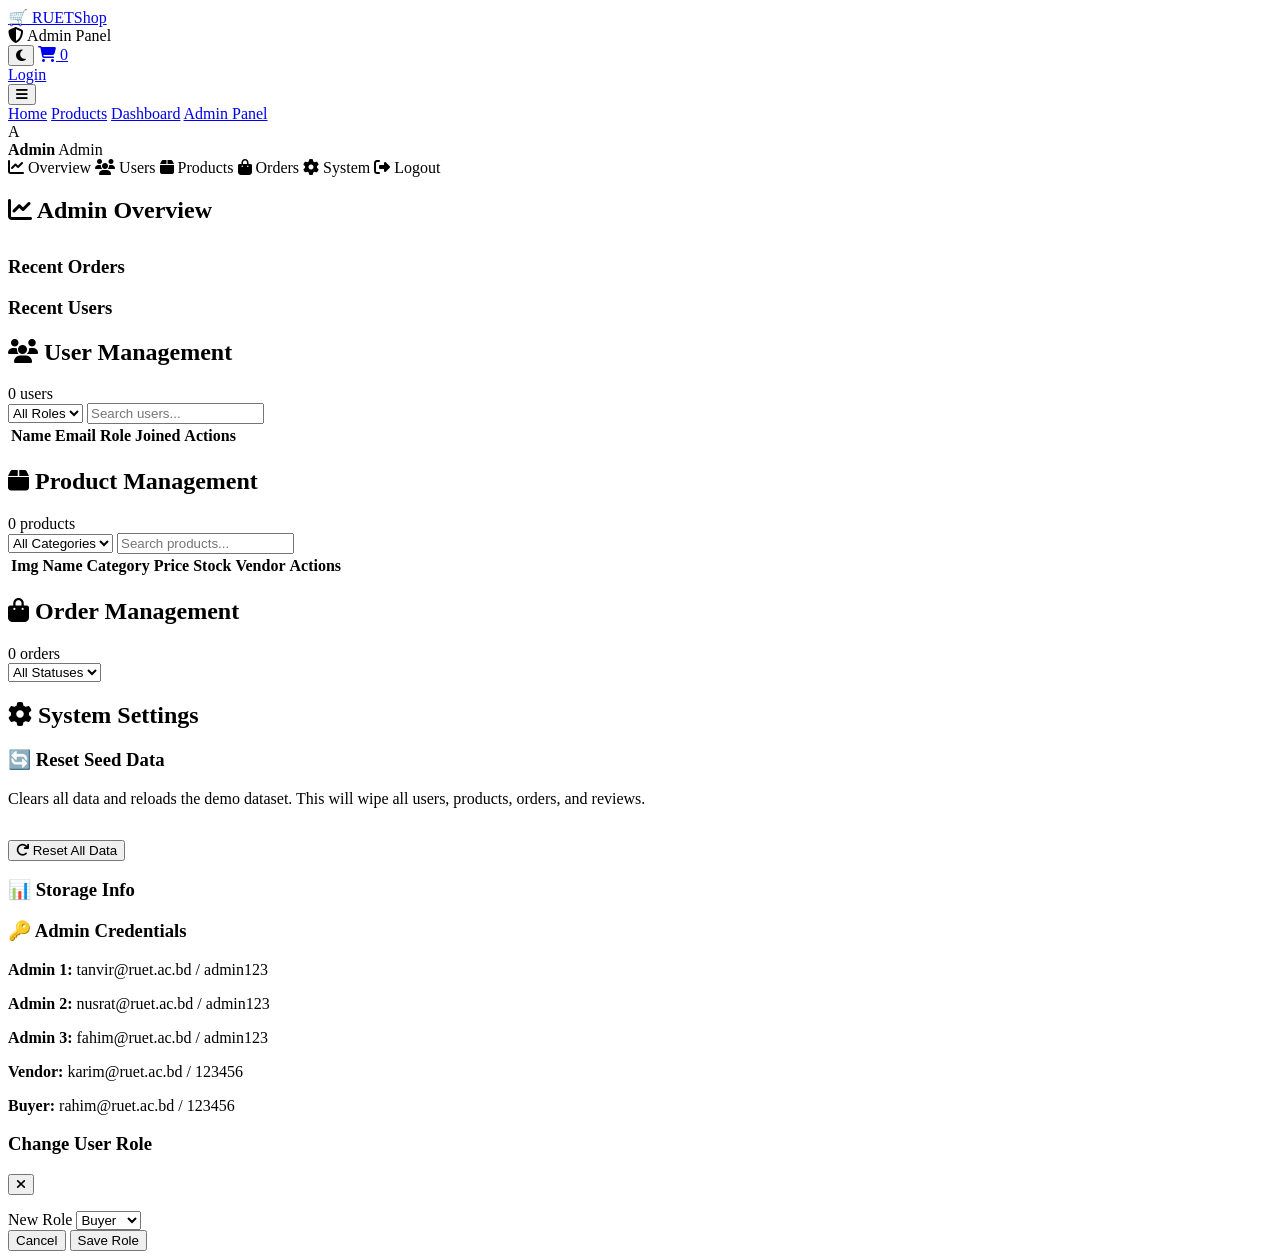
==== admin.html @ 6d7c25cc "Add files via upload" ====
<!DOCTYPE html>
<html lang="en" data-theme="light">
<head>
  <meta charset="UTF-8"/>
  <meta name="viewport" content="width=device-width, initial-scale=1.0"/>
  <meta name="description" content="Admin Panel — RUET Online Shop management dashboard."/>
  <title>Admin Panel — RUET Online Shop</title>
  <link rel="icon" href="assets/icons/logo.png" type="image/png"/>
  <link rel="stylesheet" href="css/style.css"/>
  <link rel="stylesheet" href="css/components.css"/>
  <link rel="stylesheet" href="css/navbar.css"/>
  <link rel="stylesheet" href="css/dashboard.css"/>
  <link rel="stylesheet" href="css/admin.css"/>
  <link rel="preconnect" href="https://fonts.googleapis.com"/>
  <link rel="preconnect" href="https://fonts.gstatic.com" crossorigin/>
  <link href="https://fonts.googleapis.com/css2?family=Syne:wght@400;600;700;800&family=DM+Sans:wght@300;400;500&display=swap" rel="stylesheet"/>
  <link rel="stylesheet" href="https://cdnjs.cloudflare.com/ajax/libs/font-awesome/6.5.0/css/all.min.css"/>
</head>
<body>
  <nav class="navbar" id="navbar">
    <div class="nav-container">
      <a href="index.html" class="nav-logo">
        <span class="logo-icon">🛒</span>
        <span class="logo-text">RUET<span class="accent">Shop</span></span>
      </a>
      <div class="admin-label"><i class="fas fa-shield-alt"></i> Admin Panel</div>
      <div class="nav-actions">
        <button class="icon-btn" id="themeToggle" title="Toggle Theme"><i class="fas fa-moon"></i></button>
        <a href="cart.html" class="icon-btn cart-btn">
          <i class="fas fa-shopping-cart"></i>
          <span class="badge" id="cartBadge">0</span>
        </a>
        <div class="nav-user" id="navUser">
          <a href="auth.html" class="btn btn-primary btn-sm">Login</a>
        </div>
        <button class="hamburger" id="hamburger"><i class="fas fa-bars"></i></button>
      </div>
    </div>
    <div class="mobile-menu" id="mobileMenu">
      <a href="index.html">Home</a>
      <a href="products.html">Products</a>
      <a href="dashboard.html">Dashboard</a>
      <a href="admin.html">Admin Panel</a>
    </div>
  </nav>
  <div class="dashboard-layout">
    <!-- SIDEBAR -->
    <aside class="dash-sidebar admin-sidebar" id="adminSidebar">
      <div class="dash-profile">
        <div class="dash-avatar admin-avatar" id="adminAvatar">A</div>
        <div class="dash-user-info">
          <strong id="adminUserName">Admin</strong>
          <span class="role-badge admin-role-badge">Admin</span>
        </div>
      </div>
      <nav class="dash-nav">
        <a class="dash-nav-item active" data-tab="overview">
          <i class="fas fa-chart-line"></i> Overview
        </a>
        <a class="dash-nav-item" data-tab="users">
          <i class="fas fa-users"></i> Users
        </a>
        <a class="dash-nav-item" data-tab="products">
          <i class="fas fa-box"></i> Products
        </a>
        <a class="dash-nav-item" data-tab="orders">
          <i class="fas fa-shopping-bag"></i> Orders
        </a>
        <a class="dash-nav-item" data-tab="system">
          <i class="fas fa-cog"></i> System
        </a>
        <a class="dash-nav-item logout-item" id="adminLogoutBtn">
          <i class="fas fa-sign-out-alt"></i> Logout
        </a>
      </nav>
    </aside>
    <!-- MAIN CONTENT -->
    <main class="dash-main">
      <!-- OVERVIEW -->
      <div class="dash-tab active" id="tab-overview">
        <h2><i class="fas fa-chart-line"></i> Admin <span class="accent">Overview</span></h2>
        <div class="stats-cards" id="adminStatsCards"></div>
        <div class="dash-grid-2" style="margin-top:2rem">
          <div class="dash-card">
            <h3>Recent Orders</h3>
            <div id="adminRecentOrders"></div>
          </div>
          <div class="dash-card">
            <h3>Recent Users</h3>
            <div id="adminRecentUsers"></div>
          </div>
        </div>
      </div>
      <!-- USERS -->
      <div class="dash-tab hidden" id="tab-users">
        <div class="tab-header">
          <h2><i class="fas fa-users"></i> User <span class="accent">Management</span></h2>
          <span class="badge-count" id="totalUserCount">0 users</span>
        </div>
        <div class="admin-filters">
          <select id="userRoleFilter" class="form-input" style="max-width:180px">
            <option value="all">All Roles</option>
            <option value="user">Buyers</option>
            <option value="vendor">Vendors</option>
            <option value="admin">Admins</option>
          </select>
          <input type="text" id="userSearchInput" class="form-input" placeholder="Search users..." style="max-width:260px"/>
        </div>
        <div class="products-table-wrap">
          <table class="data-table" id="usersTable">
            <thead>
              <tr>
                <th>Name</th><th>Email</th><th>Role</th><th>Joined</th><th>Actions</th>
              </tr>
            </thead>
            <tbody id="usersTableBody"></tbody>
          </table>
        </div>
      </div>
      <!-- PRODUCTS -->
      <div class="dash-tab hidden" id="tab-products">
        <div class="tab-header">
          <h2><i class="fas fa-box"></i> Product <span class="accent">Management</span></h2>
          <span class="badge-count" id="totalProductCount">0 products</span>
        </div>
        <div class="admin-filters">
          <select id="productCatFilter" class="form-input" style="max-width:180px">
            <option value="all">All Categories</option>
          </select>
          <input type="text" id="productSearchInput" class="form-input" placeholder="Search products..." style="max-width:260px"/>
        </div>
        <div class="products-table-wrap">
          <table class="data-table" id="adminProductsTable">
            <thead>
              <tr>
                <th>Img</th><th>Name</th><th>Category</th><th>Price</th><th>Stock</th><th>Vendor</th><th>Actions</th>
              </tr>
            </thead>
            <tbody id="adminProductsBody"></tbody>
          </table>
        </div>
      </div>
      <!-- ORDERS -->
      <div class="dash-tab hidden" id="tab-orders">
        <div class="tab-header">
          <h2><i class="fas fa-shopping-bag"></i> Order <span class="accent">Management</span></h2>
          <span class="badge-count" id="totalOrderCount">0 orders</span>
        </div>
        <div class="admin-filters">
          <select id="orderStatusFilter" class="form-input" style="max-width:180px">
            <option value="all">All Statuses</option>
            <option value="processing">Processing</option>
            <option value="confirmed">Confirmed</option>
            <option value="shipped">Shipped</option>
            <option value="delivered">Delivered</option>
            <option value="cancelled">Cancelled</option>
          </select>
        </div>
        <div id="adminOrdersList"></div>
      </div>
      <!-- SYSTEM -->
      <div class="dash-tab hidden" id="tab-system">
        <h2><i class="fas fa-cog"></i> System <span class="accent">Settings</span></h2>
        <div class="system-cards">
          <div class="dash-card">
            <h3>🔄 Reset Seed Data</h3>
            <p>Clears all data and reloads the demo dataset. This will wipe all users, products, orders, and reviews.</p>
            <button class="btn btn-danger" id="resetSeedBtn" style="margin-top:1rem">
              <i class="fas fa-redo"></i> Reset All Data
            </button>
          </div>
          <div class="dash-card">
            <h3>📊 Storage Info</h3>
            <div id="storageInfo"></div>
          </div>
          <div class="dash-card">
            <h3>🔑 Admin Credentials</h3>
            <div class="admin-creds">
              <p><strong>Admin 1:</strong> tanvir@ruet.ac.bd / admin123</p>
              <p><strong>Admin 2:</strong> nusrat@ruet.ac.bd / admin123</p>
              <p><strong>Admin 3:</strong> fahim@ruet.ac.bd / admin123</p>
              <p style="margin-top:0.5rem; color:var(--text-3)"><strong>Vendor:</strong> karim@ruet.ac.bd / 123456</p>
              <p style="color:var(--text-3)"><strong>Buyer:</strong> rahim@ruet.ac.bd / 123456</p>
            </div>
          </div>
        </div>
      </div>
    </main>
  </div>
  <!-- ROLE CHANGE MODAL -->
  <div class="modal-overlay hidden" id="roleModal">
    <div class="modal modal-sm">
      <div class="modal-header">
        <h3>Change User Role</h3>
        <button class="modal-close" id="closeRoleModal"><i class="fas fa-times"></i></button>
      </div>
      <div class="modal-body">
        <p id="roleModalUserName" style="margin-bottom:1rem"></p>
        <div class="form-group">
          <label>New Role</label>
          <select id="roleModalSelect" class="form-input">
            <option value="user">Buyer</option>
            <option value="vendor">Vendor</option>
            <option value="admin">Admin</option>
          </select>
        </div>
        <input type="hidden" id="roleModalUserId"/>
      </div>
      <div class="modal-footer">
        <button class="btn btn-outline" id="cancelRoleModal">Cancel</button>
        <button class="btn btn-primary" id="confirmRoleChange">Save Role</button>
      </div>
    </div>
  </div>
  <div id="toastContainer" class="toast-container"></div>
  <script src="js/core/db.js"></script>
  <script src="js/core/seed.js"></script>
  <script src="js/core/auth.js"></script>
  <script src="js/core/utils.js"></script>
  <script src="js/ui/theme.js"></script>
  <script src="js/ui/toast.js"></script>
  <script src="js/ui/navbar.js"></script>
  <script src="js/features/ratings.js"></script>
  <script src="js/features/products.js"></script>
  <script src="js/features/cart.js"></script>
  <script src="js/features/wishlist.js"></script>
  <script src="js/features/orders.js"></script>
  <script src="js/pages/admin-page.js"></script>
</body>
</html>
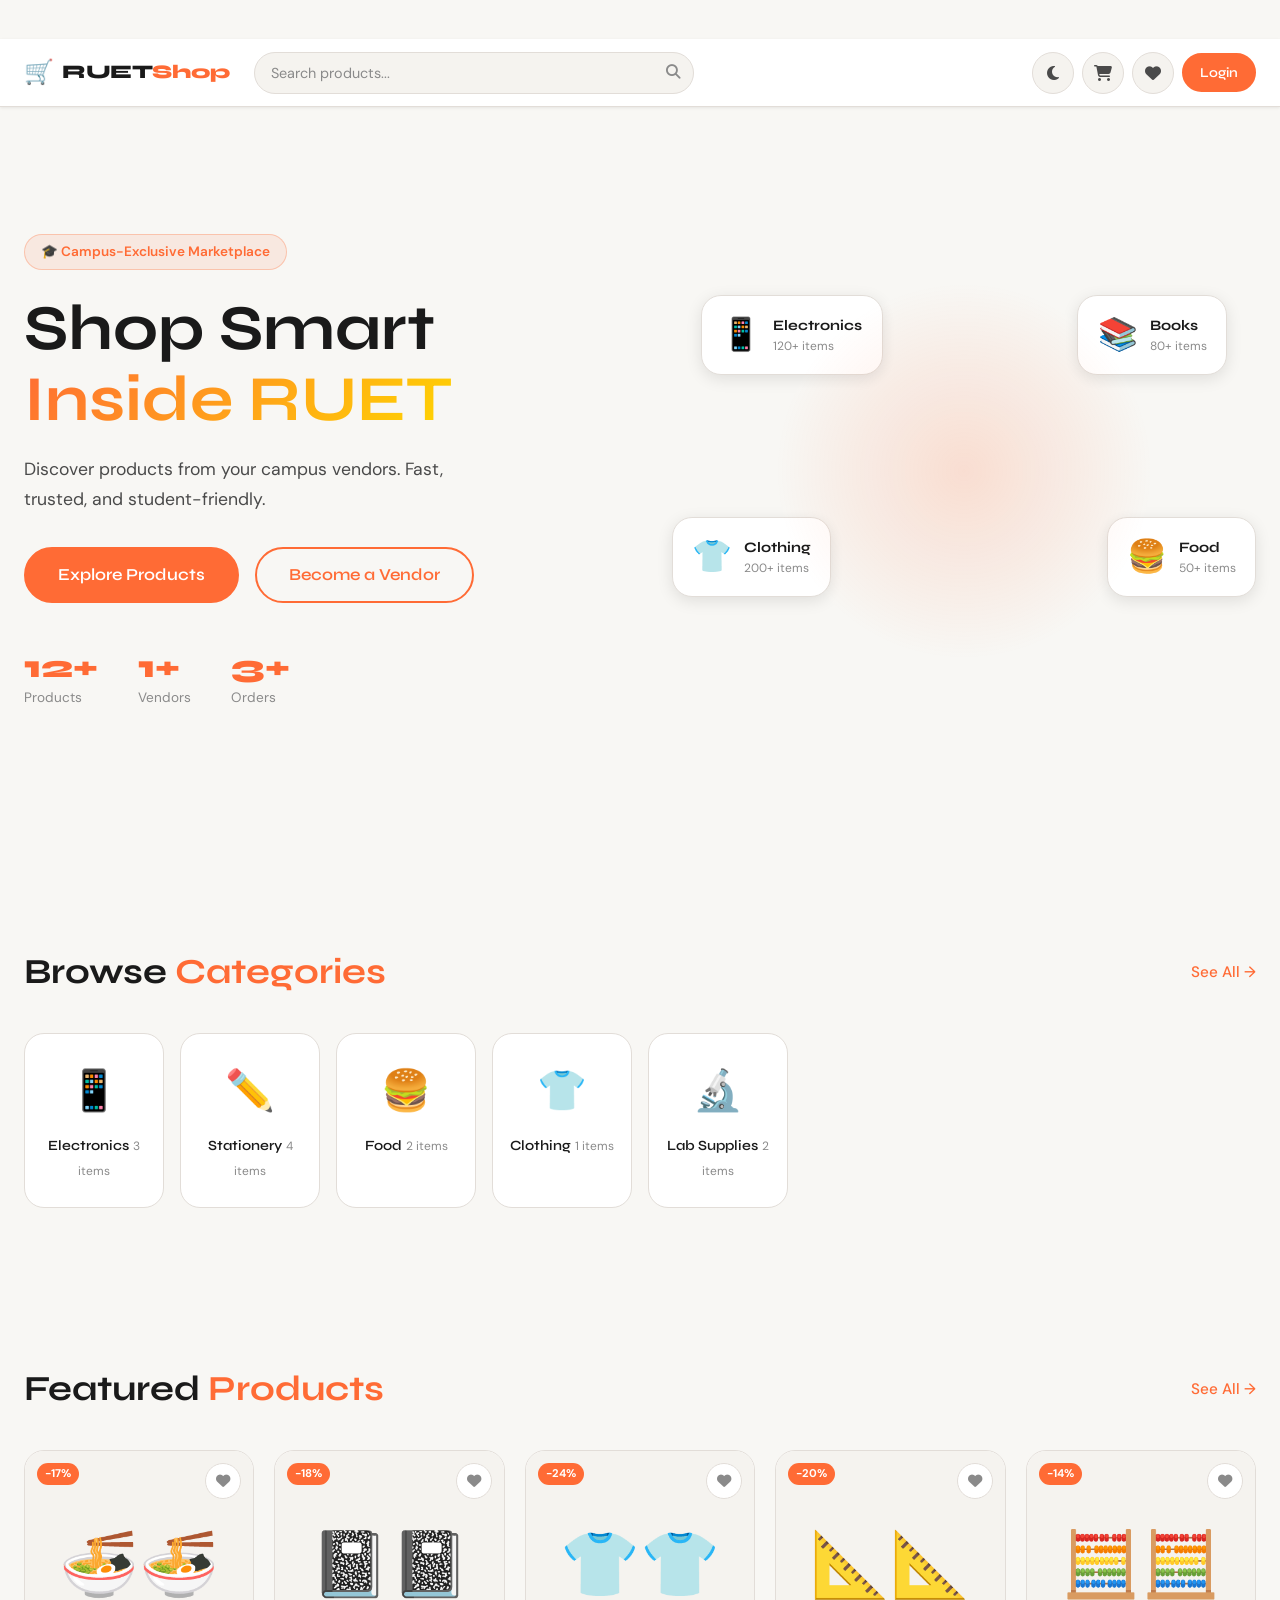
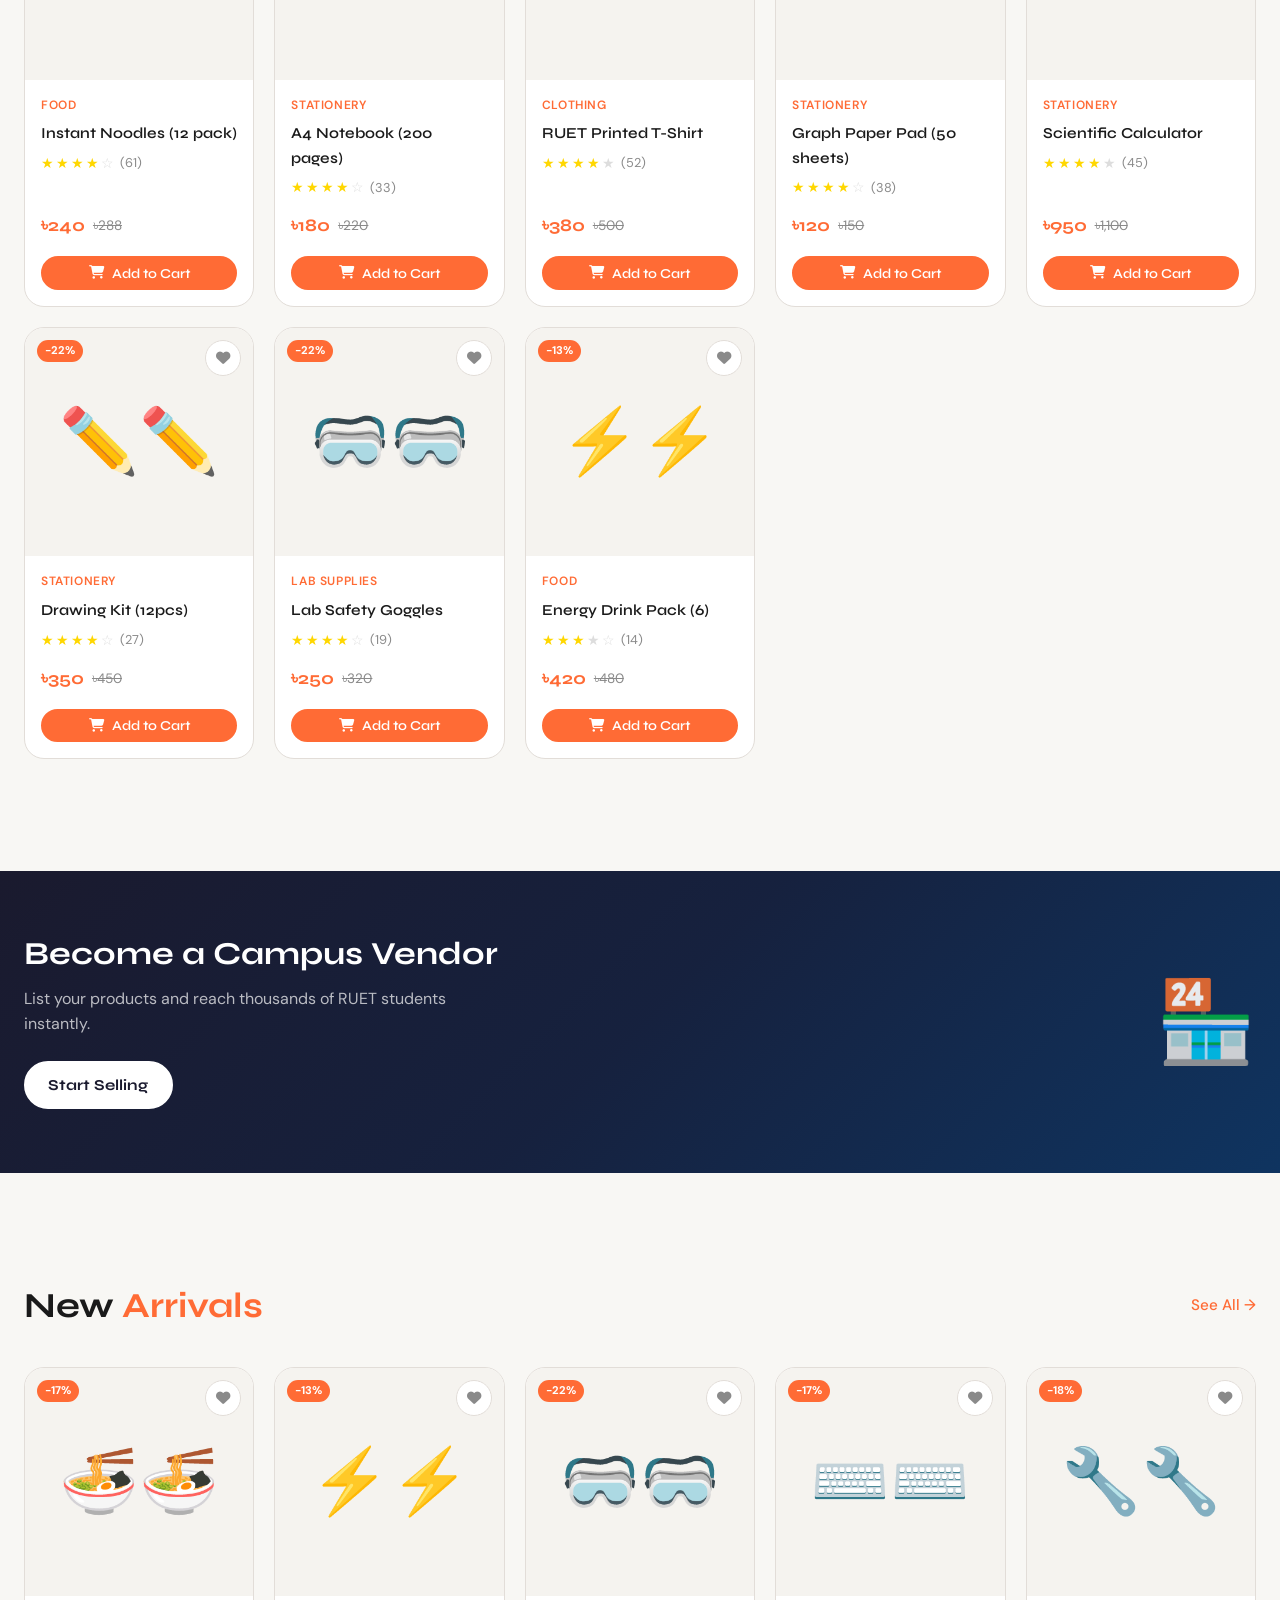
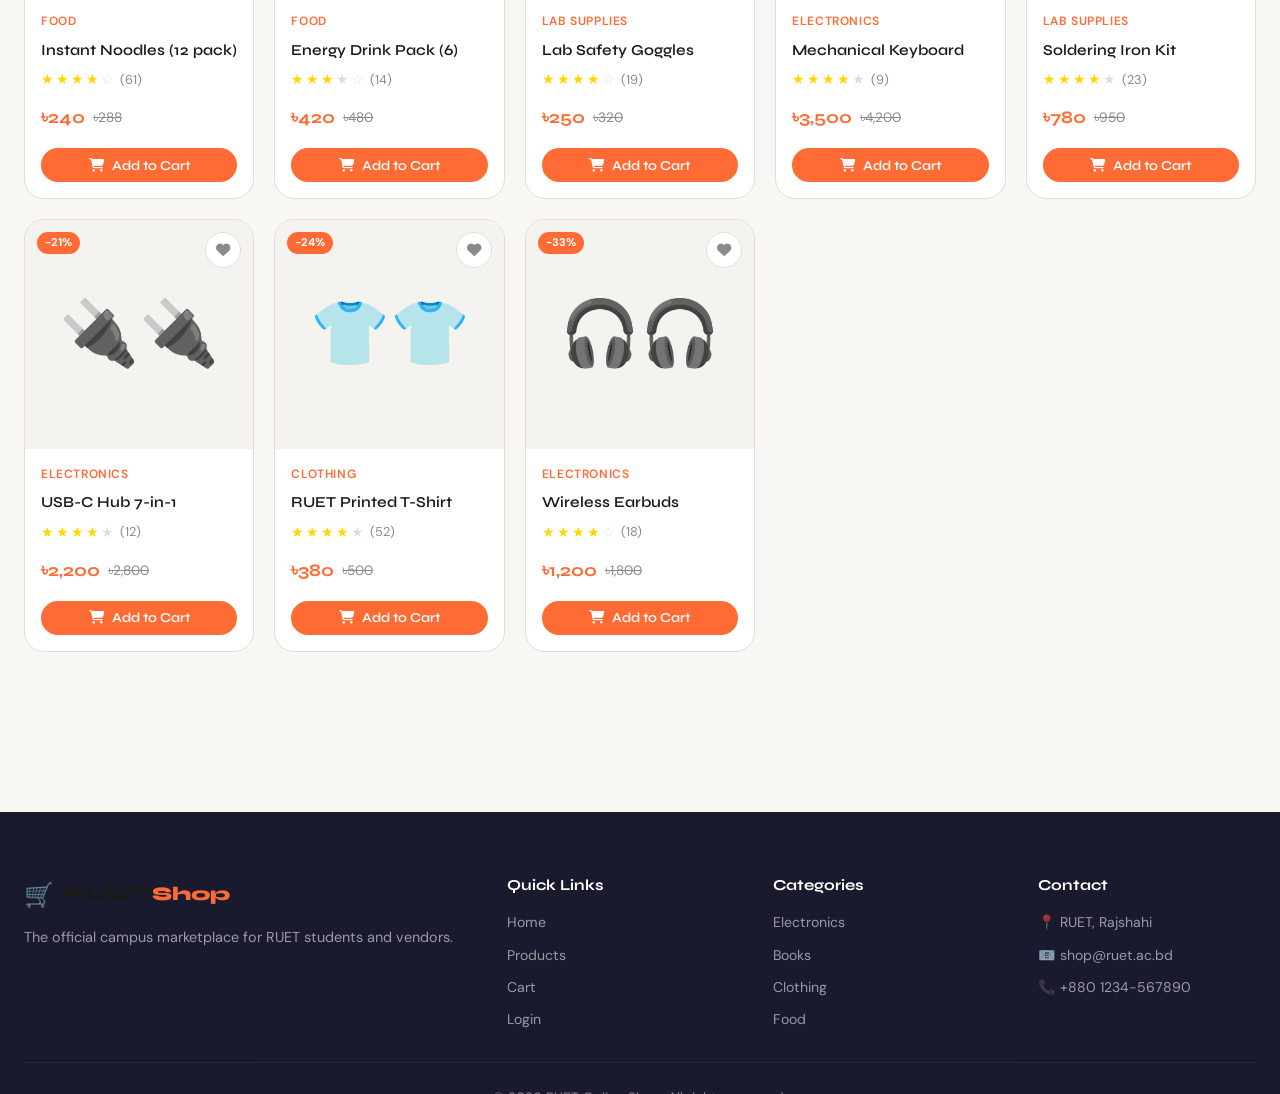
==== commit 5a196058: "Update admin.html" ====
--- a/admin.html
+++ b/admin.html
@@ -176,9 +176,9 @@
           <div class="dash-card">
             <h3>🔑 Admin Credentials</h3>
             <div class="admin-creds">
-              <p><strong>Admin 1:</strong> tanvir@ruet.ac.bd / admin123</p>
-              <p><strong>Admin 2:</strong> nusrat@ruet.ac.bd / admin123</p>
-              <p><strong>Admin 3:</strong> fahim@ruet.ac.bd / admin123</p>
+              <p><strong>Admin 1:</strong> ashrafulanower@ruet.ac.bd / admin12345</p>
+              <p><strong>Admin 2:</strong> saniatsamim@ruet.ac.bd / admin12345</p>
+              <p><strong>Admin 3:</strong> mohammedsakib@ruet.ac.bd / admin12345</p>
               <p style="margin-top:0.5rem; color:var(--text-3)"><strong>Vendor:</strong> karim@ruet.ac.bd / 123456</p>
               <p style="color:var(--text-3)"><strong>Buyer:</strong> rahim@ruet.ac.bd / 123456</p>
             </div>
@@ -227,4 +227,4 @@
   <script src="js/features/orders.js"></script>
   <script src="js/pages/admin-page.js"></script>
 </body>
-</html>+</html>
--- a/css/style.css
+++ b/css/style.css
@@ -0,0 +1,696 @@
+/* =============================================
+   RUET ONLINE SHOP — Global Styles
+   ============================================= */
+
+
+
+/* ---- CSS VARIABLES ---- */
+:root {
+  --primary: #ff6b35;
+  --primary-dark: #e85520;
+  --primary-light: #ff8c5a;
+  --secondary: #1a1a2e;
+  --accent: #ffd700;
+
+  --bg: #f8f7f4;
+  --bg-2: #ffffff;
+  --bg-3: #f0ede8;
+  --surface: #ffffff;
+  --surface-2: #f5f3ef;
+  --border: #e2ddd8;
+  --border-2: #d4cfc8;
+
+  --text: #1a1a1a;
+  --text-2: #4a4a4a;
+  --text-3: #8a8a8a;
+  --text-inv: #ffffff;
+
+  --success: #22c55e;
+  --danger: #ef4444;
+  --warning: #f59e0b;
+  --info: #3b82f6;
+
+  --shadow-sm: 0 1px 3px rgba(0,0,0,0.08);
+  --shadow: 0 4px 16px rgba(0,0,0,0.10);
+  --shadow-lg: 0 8px 32px rgba(0,0,0,0.14);
+  --shadow-xl: 0 16px 64px rgba(0,0,0,0.18);
+
+  --radius-sm: 6px;
+  --radius: 12px;
+  --radius-lg: 20px;
+  --radius-xl: 28px;
+  --radius-full: 9999px;
+
+  --font-display: 'Syne', sans-serif;
+  --font-body: 'DM Sans', sans-serif;
+
+  --transition: 0.22s cubic-bezier(0.4, 0, 0.2, 1);
+  --transition-slow: 0.4s cubic-bezier(0.4, 0, 0.2, 1);
+
+  --nav-height: 68px;
+}
+
+[data-theme="dark"] {
+  --bg: #0f0f13;
+  --bg-2: #16161d;
+  --bg-3: #1e1e28;
+  --surface: #1e1e28;
+  --surface-2: #252530;
+  --border: #2e2e3a;
+  --border-2: #3a3a48;
+  --text: #f0f0f5;
+  --text-2: #b0b0c0;
+  --text-3: #6a6a80;
+  --shadow-sm: 0 1px 3px rgba(0,0,0,0.3);
+  --shadow: 0 4px 16px rgba(0,0,0,0.4);
+  --shadow-lg: 0 8px 32px rgba(0,0,0,0.5);
+}
+
+/* ---- RESET ---- */
+*, *::before, *::after { box-sizing: border-box; margin: 0; padding: 0; }
+html { scroll-behavior: smooth; font-size: 16px; }
+body {
+  font-family: var(--font-body);
+  background: var(--bg);
+  color: var(--text);
+  line-height: 1.6;
+  transition: background var(--transition), color var(--transition);
+  min-height: 100vh;
+}
+img { max-width: 100%; display: block; }
+a { color: inherit; text-decoration: none; }
+button { cursor: pointer; border: none; background: none; font-family: inherit; }
+input, textarea, select {
+  font-family: inherit;
+  font-size: inherit;
+  color: var(--text);
+}
+ul, ol { list-style: none; }
+
+/* ---- TYPOGRAPHY ---- */
+h1, h2, h3, h4, h5, h6 {
+  font-family: var(--font-display);
+  font-weight: 700;
+  line-height: 1.2;
+  color: var(--text);
+}
+h1 { font-size: clamp(2rem, 5vw, 3.5rem); }
+h2 { font-size: clamp(1.5rem, 3vw, 2.2rem); }
+h3 { font-size: 1.3rem; }
+h4 { font-size: 1.1rem; }
+
+/* ---- LAYOUT ---- */
+.container {
+  width: 100%;
+  max-width: 1280px;
+  margin: 0 auto;
+  padding: 0 1.5rem;
+}
+.section {
+  padding: 5rem 0;
+}
+.section-header {
+  display: flex;
+  align-items: center;
+  justify-content: space-between;
+  margin-bottom: 2.5rem;
+}
+.page-header {
+  background: linear-gradient(135deg, var(--secondary) 0%, #2d2d4a 100%);
+  color: white;
+  padding: 3rem 0 2.5rem;
+  margin-top: var(--nav-height);
+}
+.page-header h1 { color: white; }
+.page-header p { color: rgba(255,255,255,0.7); margin-top: 0.5rem; }
+
+/* ---- ACCENT & GRADIENT ---- */
+.accent { color: var(--primary); }
+.gradient-text {
+  background: linear-gradient(135deg, var(--primary), var(--accent));
+  -webkit-background-clip: text;
+  -webkit-text-fill-color: transparent;
+  background-clip: text;
+}
+.see-all {
+  color: var(--primary);
+  font-weight: 500;
+  font-size: 0.95rem;
+  transition: var(--transition);
+}
+.see-all:hover { color: var(--primary-dark); text-decoration: underline; }
+
+/* ---- BUTTONS ---- */
+.btn {
+  display: inline-flex;
+  align-items: center;
+  gap: 0.5rem;
+  padding: 0.6rem 1.4rem;
+  border-radius: var(--radius-full);
+  font-family: var(--font-display);
+  font-weight: 600;
+  font-size: 0.95rem;
+  transition: var(--transition);
+  cursor: pointer;
+  border: 2px solid transparent;
+  white-space: nowrap;
+}
+.btn-primary {
+  background: var(--primary);
+  color: white;
+  border-color: var(--primary);
+}
+.btn-primary:hover {
+  background: var(--primary-dark);
+  border-color: var(--primary-dark);
+  transform: translateY(-1px);
+  box-shadow: 0 4px 16px rgba(255,107,53,0.35);
+}
+.btn-outline {
+  background: transparent;
+  color: var(--primary);
+  border-color: var(--primary);
+}
+.btn-outline:hover {
+  background: var(--primary);
+  color: white;
+  transform: translateY(-1px);
+}
+.btn-danger {
+  background: var(--danger);
+  color: white;
+  border-color: var(--danger);
+}
+.btn-danger:hover { background: #dc2626; }
+.btn-white {
+  background: white;
+  color: var(--secondary);
+  border-color: white;
+  font-weight: 700;
+}
+.btn-white:hover { background: var(--accent); border-color: var(--accent); }
+.btn-sm { padding: 0.4rem 1rem; font-size: 0.85rem; }
+.btn-lg { padding: 0.8rem 2rem; font-size: 1.05rem; }
+.btn-text {
+  background: none;
+  border: none;
+  color: var(--text-3);
+  font-size: 0.9rem;
+  transition: var(--transition);
+  cursor: pointer;
+  display: inline-flex;
+  align-items: center;
+  gap: 0.35rem;
+}
+.btn-text:hover { color: var(--text); }
+.btn-text.danger:hover { color: var(--danger); }
+.w-full { width: 100%; justify-content: center; }
+
+/* ---- FORM INPUTS ---- */
+.form-input {
+  width: 100%;
+  padding: 0.7rem 1rem;
+  border: 1.5px solid var(--border);
+  border-radius: var(--radius);
+  background: var(--surface);
+  color: var(--text);
+  font-size: 0.95rem;
+  transition: var(--transition);
+  outline: none;
+}
+.form-input:focus {
+  border-color: var(--primary);
+  box-shadow: 0 0 0 3px rgba(255,107,53,0.12);
+}
+.form-input::placeholder { color: var(--text-3); }
+.form-input[disabled] { opacity: 0.6; cursor: not-allowed; }
+.form-group { display: flex; flex-direction: column; gap: 0.4rem; margin-bottom: 1rem; }
+.form-group label { font-weight: 500; font-size: 0.9rem; color: var(--text-2); }
+.form-group small { color: var(--text-3); font-size: 0.8rem; }
+.form-row { display: flex; align-items: center; justify-content: space-between; gap: 1rem; }
+.form-row-2 { display: grid; grid-template-columns: 1fr 1fr; gap: 1rem; }
+
+/* ---- PRODUCT CARD ---- */
+.product-card {
+  background: var(--surface);
+  border: 1.5px solid var(--border);
+  border-radius: var(--radius-lg);
+  overflow: hidden;
+  transition: var(--transition);
+  display: flex;
+  flex-direction: column;
+  height: 100%;
+}
+.product-card:hover {
+  transform: translateY(-4px);
+  box-shadow: var(--shadow-lg);
+  border-color: var(--primary);
+}
+.product-card-img {
+  aspect-ratio: 1;
+  display: flex;
+  align-items: center;
+  justify-content: center;
+  background: var(--surface-2);
+  font-size: 4rem;
+  position: relative;
+  overflow: hidden;
+}
+.product-card-img img {
+  width: 100%;
+  height: 100%;
+  object-fit: cover;
+  position: absolute;
+  inset: 0;
+}
+.card-img-wrap {
+  position: relative;
+  aspect-ratio: 1;
+  overflow: hidden;
+  display: block;
+}
+
+.card-img-wrap img {
+  width: 100%;
+  height: 100%;
+  object-fit: cover;
+  transition: transform 0.3s ease;
+}
+.product-card:hover .card-img-wrap img {
+  transform: scale(1.05);
+}
+.product-card-body {
+  padding: 1rem;
+  display: flex;
+  flex-direction: column;
+  gap: 0.4rem;
+  flex: 1;
+}
+.card-body {
+  padding: 0.875rem;
+  flex: 1;
+  display: flex;
+  flex-direction: column;
+  gap: 0.5rem;
+}
+.product-card-category {
+  font-size: 0.75rem;
+  color: var(--primary);
+  font-weight: 600;
+  text-transform: uppercase;
+  letter-spacing: 0.05em;
+}
+.card-category {
+  font-size: 0.7rem;
+  color: var(--primary);
+  font-weight: 600;
+  text-transform: uppercase;
+  letter-spacing: 0.05em;
+}
+.product-card-name {
+  font-family: var(--font-display);
+  font-weight: 600;
+  font-size: 0.95rem;
+  color: var(--text);
+  display: -webkit-box;
+  -webkit-line-clamp: 2;
+  line-clamp: 2;
+  -webkit-box-orient: vertical;
+  overflow: hidden;
+}
+.card-title {
+  font-size: 0.9rem;
+  font-weight: 600;
+  line-height: 1.4;
+  margin: 0;
+  display: -webkit-box;
+  -webkit-line-clamp: 2;
+  line-clamp: 2;
+  -webkit-box-orient: vertical;
+  overflow: hidden;
+}
+
+.card-title a {
+  color: var(--text);
+  text-decoration: none;
+}
+
+.card-title a:hover {
+  color: var(--primary);
+}
+
+.card-rating {
+  display: flex;
+  align-items: center;
+  gap: 0.25rem;
+  font-size: 0.75rem;
+  color: var(--text-3);
+}
+
+.card-footer {
+  display: flex;
+  align-items: center;
+  justify-content: space-between;
+  margin-top: auto;
+  padding-top: 0.5rem;
+}
+
+.card-price {
+  font-family: var(--font-display);
+  font-weight: 700;
+  font-size: 1rem;
+  color: var(--primary);
+}
+
+.card-actions {
+  display: flex;
+  gap: 0.5rem;
+  align-items: center;
+}
+
+.product-card-stars { display: flex; gap: 2px; align-items: center; }
+.star { color: #e5e5e5; font-size: 0.85rem; }
+.star.filled { color: var(--accent); }
+.star-count { font-size: 0.8rem; color: var(--text-3); margin-left: 4px; }
+.product-card-price {
+  display: flex;
+  align-items: center;
+  gap: 0.5rem;
+  margin-top: auto;
+  padding-top: 0.4rem;
+}
+.price-current {
+  font-family: var(--font-display);
+  font-weight: 700;
+  font-size: 1.1rem;
+  color: var(--primary);
+}
+.price-original {
+  font-size: 0.85rem;
+  color: var(--text-3);
+  text-decoration: line-through;
+}
+.price-discount {
+  font-size: 0.75rem;
+  background: rgba(255,107,53,0.12);
+  color: var(--primary);
+  padding: 1px 6px;
+  border-radius: var(--radius-full);
+  font-weight: 600;
+}
+.product-card-actions {
+  display: flex;
+  gap: 0.5rem;
+  padding: 0 1rem 1rem;
+}
+.product-card-actions .btn { flex: 1; justify-content: center; font-size: 0.85rem; }
+.card-wishlist-btn {
+  position: absolute;
+  top: 0.75rem;
+  right: 0.75rem;
+  width: 36px;
+  height: 36px;
+  border-radius: 50%;
+  background: var(--surface);
+  border: 1.5px solid var(--border);
+  display: flex;
+  align-items: center;
+  justify-content: center;
+  transition: var(--transition);
+  z-index: 2;
+  font-size: 0.9rem;
+  color: var(--text-3);
+}
+.card-wishlist-btn:hover,
+.card-wishlist-btn.active { color: var(--danger); border-color: var(--danger); }
+.card-badge {
+  position: absolute;
+  top: 0.75rem;
+  left: 0.75rem;
+  background: var(--primary);
+  color: white;
+  font-size: 0.7rem;
+  font-weight: 700;
+  padding: 2px 8px;
+  border-radius: var(--radius-full);
+  z-index: 2;
+}
+.wishlist-btn {
+  width: 32px;
+  height: 32px;
+  border-radius: 50%;
+  display: flex;
+  align-items: center;
+  justify-content: center;
+  background: var(--surface-2);
+  border: 1px solid var(--border);
+  color: var(--text-3);
+  cursor: pointer;
+  transition: var(--transition);
+}
+
+.wishlist-btn:hover,
+.wishlist-btn.active {
+  color: var(--danger);
+  border-color: var(--danger);
+}
+
+.wishlist-btn.active i::before {
+  content: "\f004"; /* Solid heart in FA */
+  font-weight: 900;
+}
+
+/* Spinner (inline / button) */
+.btn-spinner, .spinner {
+  display: inline-block;
+  width: 16px;
+  height: 16px;
+  border: 2px solid rgba(255,255,255,0.3);
+  border-radius: 50%;
+  border-top-color: white;
+  animation: spin 0.6s linear infinite;
+  margin-right: 8px;
+}
+
+@keyframes spin {
+  to { transform: rotate(360deg); }
+}
+
+/* Loading states */
+.btn:disabled {
+  opacity: 0.7;
+  cursor: not-allowed;
+}
+
+/* Custom location group */
+#customLocationGroup {
+  margin-top: 0.5rem;
+}
+.out-of-stock-overlay {
+  position: absolute;
+  inset: 0;
+  background: rgba(0,0,0,0.4);
+  display: flex;
+  align-items: center;
+  justify-content: center;
+  color: white;
+  font-weight: 700;
+  font-size: 1rem;
+  z-index: 3;
+}
+
+/* ---- PRODUCTS GRID ---- */
+.products-grid {
+  display: grid;
+  grid-template-columns: repeat(auto-fill, minmax(220px, 1fr));
+  gap: 1.25rem;
+}
+
+/* ---- SKELETON ---- */
+.skeleton {
+  background: linear-gradient(90deg, var(--surface-2) 25%, var(--border) 50%, var(--surface-2) 75%);
+  background-size: 200% 100%;
+  animation: shimmer 1.5s infinite;
+  border-radius: var(--radius);
+}
+@keyframes shimmer {
+  0% { background-position: 200% 0; }
+  100% { background-position: -200% 0; }
+}
+.skeleton-card {
+  border-radius: var(--radius-lg);
+  overflow: hidden;
+  border: 1.5px solid var(--border);
+}
+.skeleton-img { height: 200px; }
+.skeleton-body { padding: 1rem; display: flex; flex-direction: column; gap: 0.6rem; }
+.skeleton-line { height: 14px; border-radius: 4px; }
+.skeleton-line.short { width: 60%; }
+.skeleton-line.med { width: 80%; }
+
+/* ---- BADGES ---- */
+.badge {
+  display: inline-flex;
+  align-items: center;
+  justify-content: center;
+  min-width: 20px;
+  height: 20px;
+  border-radius: var(--radius-full);
+  background: var(--primary);
+  color: white;
+  font-size: 0.7rem;
+  font-weight: 700;
+  position: absolute;
+  top: -6px;
+  right: -6px;
+  padding: 0 5px;
+}
+.wish-badge { background: var(--danger); }
+
+/* ---- ICON BUTTON ---- */
+.icon-btn {
+  width: 42px;
+  height: 42px;
+  border-radius: 50%;
+  display: flex;
+  align-items: center;
+  justify-content: center;
+  background: var(--surface-2);
+  border: 1.5px solid var(--border);
+  color: var(--text-2);
+  font-size: 1rem;
+  transition: var(--transition);
+  position: relative;
+  cursor: pointer;
+}
+.icon-btn:hover {
+  background: var(--primary);
+  color: white;
+  border-color: var(--primary);
+}
+
+/* ---- TOAST CONTAINER ---- */
+.toast-container {
+  position: fixed;
+  top: 80px;          
+  right: 2rem;
+  z-index: 9999;
+  display: flex;
+  flex-direction: column;
+  gap: 0.75rem;
+  pointer-events: none;
+}
+.toast {
+  background: var(--surface);
+  color: var(--text);
+  padding: 1rem 1.5rem;
+  border-radius: var(--radius);
+  box-shadow: var(--shadow-lg);
+  display: flex;
+  align-items: center;
+  gap: 0.75rem;
+  border-left: 4px solid var(--primary);
+  transform: translateX(120%);
+  transition: transform 0.3s cubic-bezier(0.68, -0.55, 0.265, 1.55);
+  pointer-events: auto;
+}
+
+.toast.show { transform: translateX(0); }
+.toast-success { border-left-color: var(--success); }
+.toast-error { border-left-color: var(--danger); }
+.toast-close { margin-left: auto; opacity: 0.5; cursor: pointer; }
+
+/* ---- FOOTER ---- */
+.footer {
+  background: var(--secondary);
+  color: rgba(255,255,255,0.8);
+  margin-top: 5rem;
+}
+.footer-grid {
+  display: grid;
+  grid-template-columns: 2fr 1fr 1fr 1fr;
+  gap: 3rem;
+  padding: 4rem 0 2rem;
+}
+.footer-brand p { font-size: 0.9rem; margin-top: 0.75rem; opacity: 0.7; }
+.footer-links { display: flex; flex-direction: column; gap: 0.6rem; }
+.footer-links h4 {
+  font-family: var(--font-display);
+  color: white;
+  margin-bottom: 0.5rem;
+  font-size: 0.95rem;
+}
+.footer-links a, .footer-links span {
+  font-size: 0.88rem;
+  opacity: 0.7;
+  transition: var(--transition);
+}
+.footer-links a:hover { opacity: 1; color: var(--primary); }
+.footer-bottom {
+  border-top: 1px solid rgba(255,255,255,0.1);
+  padding: 1.5rem 0;
+  text-align: center;
+  font-size: 0.85rem;
+  opacity: 0.6;
+}
+
+/* ---- EMPTY STATE ---- */
+.empty-state {
+  text-align: center;
+  padding: 4rem 2rem;
+  color: var(--text-3);
+}
+.empty-state span { font-size: 3.5rem; display: block; margin-bottom: 1rem; }
+.empty-state p { margin-top: 0.5rem; font-size: 0.95rem; }
+
+/* ---- HIDDEN ---- */
+.hidden { display: none !important; }
+
+/* ---- SUCCESS TEXT ---- */
+.success-text { color: var(--success); }
+
+/* ---- SCROLLBAR ---- */
+::-webkit-scrollbar { width: 6px; height: 6px; }
+::-webkit-scrollbar-track { background: var(--bg-3); }
+::-webkit-scrollbar-thumb { background: var(--border-2); border-radius: 3px; }
+::-webkit-scrollbar-thumb:hover { background: var(--primary); }
+
+/* ---- ANIMATIONS ---- */
+@keyframes fadeIn {
+  from { opacity: 0; transform: translateY(16px); }
+  to   { opacity: 1; transform: translateY(0); }
+}
+@keyframes slideIn {
+  from { opacity: 0; transform: translateX(20px); }
+  to   { opacity: 1; transform: translateX(0); }
+}
+@keyframes scaleIn {
+  from { opacity: 0; transform: scale(0.9); }
+  to   { opacity: 1; transform: scale(1); }
+}
+.fade-in { animation: fadeIn 0.5s cubic-bezier(0.4, 0, 0.2, 1) both; }
+.slide-in { animation: slideIn 0.4s cubic-bezier(0.4, 0, 0.2, 1) both; }
+.scale-in { animation: scaleIn 0.35s cubic-bezier(0.4, 0, 0.2, 1) both; }
+
+/* ---- RESPONSIVE ---- */
+@media (max-width: 1024px) {
+  .footer-grid { grid-template-columns: 1fr 1fr; gap: 2rem; }
+}
+@media (max-width: 768px) {
+  .section { padding: 3rem 0; }
+  .products-grid { grid-template-columns: repeat(auto-fill, minmax(160px, 1fr)); gap: 0.75rem; }
+  .form-row-2 { grid-template-columns: 1fr; }
+  .footer-grid { grid-template-columns: 1fr; gap: 1.5rem; padding: 2.5rem 0 1.5rem; }
+  .toast-container {
+    top: 70px;
+    right: 1rem;
+    left: 1rem;
+  }
+  .toast {
+    max-width: calc(100vw - 2rem);
+  }
+}
+@media (max-width: 480px) {
+  .container { padding: 0 1rem; }
+  .products-grid { grid-template-columns: repeat(2, 1fr); }
+}
--- a/css/components.css
+++ b/css/components.css
@@ -0,0 +1,337 @@
+/* =============================================
+   RUET ONLINE SHOP — Reusable Components
+   ============================================= */
+
+/* ---- MODAL ---- */
+.modal-overlay {
+  position: fixed;
+  inset: 0;
+  background: rgba(0,0,0,0.55);
+  backdrop-filter: blur(4px);
+  z-index: 1000;
+  display: flex;
+  align-items: center;
+  justify-content: center;
+  padding: 1rem;
+  animation: fadeIn 0.2s ease;
+}
+.modal {
+  background: var(--surface);
+  border-radius: var(--radius-xl);
+  width: 100%;
+  max-width: 560px;
+  max-height: 90vh;
+  overflow: hidden;
+  display: flex;
+  flex-direction: column;
+  box-shadow: var(--shadow-xl);
+  animation: scaleIn 0.25s ease;
+}
+.modal-lg { max-width: 720px; }
+.modal-sm { max-width: 400px; }
+.modal-header {
+  padding: 1.5rem 1.75rem 1rem;
+  display: flex;
+  align-items: center;
+  justify-content: space-between;
+  border-bottom: 1px solid var(--border);
+}
+.modal-header h3 { font-size: 1.2rem; }
+.modal-close {
+  width: 32px;
+  height: 32px;
+  border-radius: 50%;
+  background: var(--surface-2);
+  display: flex;
+  align-items: center;
+  justify-content: center;
+  color: var(--text-3);
+  transition: var(--transition);
+  font-size: 0.9rem;
+}
+.modal-close:hover { background: var(--danger); color: white; }
+.modal-body {
+  padding: 1.5rem 1.75rem;
+  overflow-y: auto;
+  flex: 1;
+}
+.modal-footer {
+  padding: 1rem 1.75rem 1.5rem;
+  display: flex;
+  gap: 0.75rem;
+  justify-content: flex-end;
+  border-top: 1px solid var(--border);
+}
+
+/* ---- TOAST ---- */
+.toast {
+  display: flex;
+  align-items: center;
+  gap: 0.75rem;
+  padding: 0.9rem 1.25rem;
+  border-radius: var(--radius-lg);
+  background: var(--secondary);
+  color: white;
+  font-size: 0.9rem;
+  box-shadow: var(--shadow-lg);
+  pointer-events: all;
+  max-width: 360px;
+  animation: slideIn 0.3s ease;
+  border-left: 4px solid var(--primary);
+}
+.toast.success { border-color: var(--success); }
+.toast.error { border-color: var(--danger); }
+.toast.warning { border-color: var(--warning); }
+.toast-icon { font-size: 1.1rem; flex-shrink: 0; }
+.toast-msg { flex: 1; line-height: 1.4; }
+.toast-close {
+  background: none;
+  border: none;
+  color: rgba(255,255,255,0.5);
+  cursor: pointer;
+  font-size: 0.85rem;
+  padding: 2px;
+  flex-shrink: 0;
+}
+.toast-close:hover { color: white; }
+.toast.removing {
+  animation: slideOut 0.3s ease forwards;
+}
+@keyframes slideOut {
+  to { opacity: 0; transform: translateX(100%); }
+}
+
+/* ---- TABS ---- */
+.tabs {
+  display: flex;
+  gap: 0;
+  border-bottom: 2px solid var(--border);
+  margin-bottom: 2rem;
+}
+.tab {
+  padding: 0.75rem 1.5rem;
+  font-family: var(--font-display);
+  font-weight: 600;
+  font-size: 0.95rem;
+  color: var(--text-3);
+  border-bottom: 2px solid transparent;
+  margin-bottom: -2px;
+  transition: var(--transition);
+  cursor: pointer;
+}
+.tab:hover { color: var(--text); }
+.tab.active {
+  color: var(--primary);
+  border-bottom-color: var(--primary);
+}
+.tab-content { display: block; }
+.tab-content.hidden { display: none !important; }
+
+/* ---- STAR RATING ---- */
+.stars-display {
+  display: inline-flex;
+  gap: 2px;
+  align-items: center;
+}
+.stars-display .star { font-size: 0.9rem; color: #ddd; }
+.stars-display .star.filled { color: var(--accent); }
+.star-input {
+  display: flex;
+  gap: 4px;
+  font-size: 1.75rem;
+  cursor: pointer;
+  margin-bottom: 1rem;
+}
+.star-input span { color: #ddd; transition: var(--transition); }
+.star-input span.active,
+.star-input span:hover { color: var(--accent); }
+
+/* ---- BREADCRUMB ---- */
+.breadcrumb-bar {
+  background: var(--surface-2);
+  border-bottom: 1px solid var(--border);
+  padding: 0.75rem 0;
+  font-size: 0.88rem;
+  color: var(--text-3);
+  margin-top: var(--nav-height);
+}
+.breadcrumb-bar a { color: var(--text-3); transition: var(--transition); }
+.breadcrumb-bar a:hover { color: var(--primary); }
+.breadcrumb-bar span { color: var(--text); font-weight: 500; }
+
+/* ---- DATA TABLE ---- */
+.data-table {
+  width: 100%;
+  border-collapse: collapse;
+  font-size: 0.9rem;
+}
+.data-table th {
+  text-align: left;
+  padding: 0.75rem 1rem;
+  background: var(--surface-2);
+  color: var(--text-2);
+  font-weight: 600;
+  font-size: 0.82rem;
+  text-transform: uppercase;
+  letter-spacing: 0.05em;
+  border-bottom: 1px solid var(--border);
+}
+.data-table td {
+  padding: 0.85rem 1rem;
+  border-bottom: 1px solid var(--border);
+  color: var(--text);
+  vertical-align: middle;
+}
+.data-table tr:hover td { background: var(--surface-2); }
+.data-table img {
+  width: 44px;
+  height: 44px;
+  object-fit: cover;
+  border-radius: var(--radius);
+}
+.products-table-wrap {
+  background: var(--surface);
+  border: 1.5px solid var(--border);
+  border-radius: var(--radius-lg);
+  overflow: hidden;
+}
+.table-emoji {
+  font-size: 2rem;
+  width: 44px;
+  height: 44px;
+  display: flex;
+  align-items: center;
+  justify-content: center;
+  background: var(--surface-2);
+  border-radius: var(--radius);
+}
+
+/* ---- PAGINATION ---- */
+.pagination {
+  display: flex;
+  gap: 0.5rem;
+  justify-content: center;
+  padding: 2rem 0 0;
+}
+.page-btn {
+  width: 38px;
+  height: 38px;
+  border-radius: 50%;
+  display: flex;
+  align-items: center;
+  justify-content: center;
+  background: var(--surface);
+  border: 1.5px solid var(--border);
+  color: var(--text-2);
+  font-weight: 600;
+  transition: var(--transition);
+  cursor: pointer;
+  font-size: 0.9rem;
+}
+.page-btn:hover, .page-btn.active {
+  background: var(--primary);
+  border-color: var(--primary);
+  color: white;
+}
+
+/* ---- ORDER STATUS BADGES ---- */
+.status-badge {
+  display: inline-flex;
+  align-items: center;
+  gap: 0.3rem;
+  padding: 3px 10px;
+  border-radius: var(--radius-full);
+  font-size: 0.78rem;
+  font-weight: 600;
+}
+.status-pending   { background: rgba(245,158,11,0.15); color: var(--warning); }
+.status-confirmed { background: rgba(59,130,246,0.15); color: var(--info); }
+.status-delivered { background: rgba(34,197,94,0.15); color: var(--success); }
+.status-shipped  { background: rgba(99,102,241,0.15); color: #6366f1; }
+.status-cancelled { background: rgba(239,68,68,0.15); color: var(--danger); }
+
+/* ---- CHECKBOX ---- */
+.checkbox-label {
+  display: flex;
+  align-items: center;
+  gap: 0.5rem;
+  cursor: pointer;
+  font-size: 0.9rem;
+  color: var(--text-2);
+  margin-bottom: 1rem;
+}
+.checkbox-label input { width: 16px; height: 16px; cursor: pointer; accent-color: var(--primary); }
+.checkbox-label a { color: var(--primary); }
+
+/* ---- ROLE BADGE ---- */
+.role-badge {
+  display: inline-block;
+  padding: 2px 10px;
+  border-radius: var(--radius-full);
+  font-size: 0.72rem;
+  font-weight: 700;
+  text-transform: uppercase;
+  background: rgba(255,107,53,0.15);
+  color: var(--primary);
+  letter-spacing: 0.05em;
+}
+.role-badge.vendor { background: rgba(59,130,246,0.15); color: var(--info); }
+
+/* ---- DIVIDER ---- */
+.divider {
+  display: flex;
+  align-items: center;
+  gap: 1rem;
+  margin: 1.25rem 0;
+  color: var(--text-3);
+  font-size: 0.85rem;
+}
+.divider::before,
+.divider::after {
+  content: '';
+  flex: 1;
+  height: 1px;
+  background: var(--border);
+}
+
+/* ---- LOADING SPINNER ---- */
+.spinner {
+  width: 40px;
+  height: 40px;
+  border: 3px solid var(--border);
+  border-top-color: var(--primary);
+  border-radius: 50%;
+  animation: spin 0.7s linear infinite;
+}
+@keyframes spin { to { transform: rotate(360deg); } }
+.loading-center {
+  display: flex;
+  flex-direction: column;
+  align-items: center;
+  gap: 1rem;
+  padding: 4rem;
+  color: var(--text-3);
+}
+
+/* ---- FLOATING ACTION BUTTON ---- */
+.fab-filter {
+  display: none;
+  position: fixed;
+  bottom: 1.5rem;
+  left: 1.5rem;
+  z-index: 100;
+  background: var(--secondary);
+  color: white;
+  border-radius: var(--radius-full);
+  padding: 0.7rem 1.2rem;
+  font-weight: 600;
+  font-size: 0.9rem;
+  gap: 0.5rem;
+  align-items: center;
+  box-shadow: var(--shadow-lg);
+  transition: var(--transition);
+}
+.fab-filter:hover { background: var(--primary); }
+@media (max-width: 768px) {
+  .fab-filter { display: flex; }
+}
--- a/css/navbar.css
+++ b/css/navbar.css
@@ -0,0 +1,255 @@
+/* =============================================
+   RUET ONLINE SHOP — Navbar
+   ============================================= */
+
+.navbar {
+  position: fixed;
+  top: 0;
+  left: 0;
+  right: 0;
+  z-index: 500;
+  height: var(--nav-height);
+  background: var(--surface);
+  border-bottom: 1px solid var(--border);
+  box-shadow: var(--shadow-sm);
+  transition: background var(--transition), box-shadow var(--transition);
+}
+.navbar.scrolled {
+  box-shadow: var(--shadow);
+}
+.nav-container {
+  height: 100%;
+  max-width: 1280px;
+  margin: 0 auto;
+  padding: 0 1.5rem;
+  display: flex;
+  align-items: center;
+  gap: 1.5rem;
+}
+.nav-logo {
+  display: flex;
+  align-items: center;
+  gap: 0.5rem;
+  flex-shrink: 0;
+  text-decoration: none;
+}
+.logo-icon { font-size: 1.5rem; }
+.logo-text {
+  font-family: var(--font-display);
+  font-weight: 800;
+  font-size: 1.2rem;
+  color: var(--text);
+  letter-spacing: -0.02em;
+}
+.logo-text .accent { color: var(--primary); }
+
+.nav-search {
+  flex: 1;
+  max-width: 440px;
+  display: flex;
+  align-items: center;
+  background: var(--surface-2);
+  border: 1.5px solid var(--border);
+  border-radius: var(--radius-full);
+  overflow: hidden;
+  transition: var(--transition);
+}
+.nav-search:focus-within {
+  border-color: var(--primary);
+  box-shadow: 0 0 0 3px rgba(255,107,53,0.1);
+}
+.nav-search input {
+  flex: 1;
+  border: none;
+  background: none;
+  padding: 0.55rem 1rem;
+  font-size: 0.9rem;
+  outline: none;
+  color: var(--text);
+}
+.nav-search input::placeholder { color: var(--text-3); }
+.nav-search button {
+  width: 40px;
+  height: 40px;
+  display: flex;
+  align-items: center;
+  justify-content: center;
+  color: var(--text-3);
+  font-size: 0.9rem;
+  transition: var(--transition);
+  flex-shrink: 0;
+}
+.nav-search button:hover { color: var(--primary); }
+
+.nav-actions {
+  display: flex;
+  align-items: center;
+  gap: 0.5rem;
+  margin-left: auto;
+}
+.cart-btn { position: relative; }
+
+.nav-user { display: flex; align-items: center; gap: 0.5rem; }
+.user-menu-trigger {
+  display: flex;
+  align-items: center;
+  gap: 0.5rem;
+  padding: 0.35rem 0.75rem 0.35rem 0.35rem;
+  border-radius: var(--radius-full);
+  background: var(--surface-2);
+  border: 1.5px solid var(--border);
+  cursor: pointer;
+  transition: var(--transition);
+}
+.user-menu-trigger:hover { border-color: var(--primary); }
+.user-avatar-sm {
+  width: 30px;
+  height: 30px;
+  border-radius: 50%;
+  background: var(--primary);
+  color: white;
+  display: flex;
+  align-items: center;
+  justify-content: center;
+  font-weight: 700;
+  font-size: 0.8rem;
+  font-family: var(--font-display);
+}
+.user-name-sm {
+  font-size: 0.85rem;
+  font-weight: 500;
+  color: var(--text);
+  max-width: 100px;
+  overflow: hidden;
+  text-overflow: ellipsis;
+  white-space: nowrap;
+}
+
+/* DROPDOWN */
+.nav-user-menu { position: relative; }
+.user-avatar-btn {
+  display: flex;
+  align-items: center;
+  gap: 0.5rem;
+  padding: 0.35rem 0.75rem 0.35rem 0.35rem;
+  border-radius: var(--radius-full);
+  background: var(--surface-2);
+  border: 1.5px solid var(--border);
+  cursor: pointer;
+  transition: var(--transition);
+}
+.user-avatar-btn:hover { border-color: var(--primary); }
+.user-avatar-sm {
+  width: 30px; height: 30px; border-radius: 50%;
+  background: var(--primary); color: white;
+  display: flex; align-items: center; justify-content: center;
+  font-weight: 700; font-size: 0.8rem; font-family: var(--font-display);
+}
+.user-name-sm {
+  font-size: 0.85rem; font-weight: 500; color: var(--text);
+  max-width: 100px; overflow: hidden; text-overflow: ellipsis; white-space: nowrap;
+}
+.user-dropdown-wrap { position: relative; }
+.user-dropdown {
+  position: absolute;
+  top: calc(100% + 8px);
+  right: 0;
+  background: var(--surface);
+  border: 1.5px solid var(--border);
+  border-radius: var(--radius-lg);
+  box-shadow: var(--shadow-lg);
+  min-width: 200px;
+  overflow: hidden;
+  z-index: 200;
+  display: none;
+  transform-origin: top right;
+}
+.user-dropdown.show {
+  display: block;
+  animation: scaleIn 0.2s ease;
+}
+.user-dropdown a, .user-dropdown button {
+  display: flex;
+  align-items: center;
+  gap: 0.6rem;
+  padding: 0.65rem 1rem;
+  font-size: 0.88rem;
+  color: var(--text-2);
+  width: 100%;
+  text-align: left;
+  transition: var(--transition);
+  border-bottom: 1px solid var(--border);
+}
+.user-dropdown a:last-child, .user-dropdown button:last-child { border-bottom: none; }
+.user-dropdown a:hover, .user-dropdown button:hover {
+  background: var(--surface-2);
+  color: var(--primary);
+}
+.user-dropdown hr {
+  border: none;
+  border-top: 1px solid var(--border);
+  margin: 0;
+}
+.user-dropdown i { width: 16px; text-align: center; font-size: 0.85rem; }
+
+/* HAMBURGER */
+.hamburger {
+  display: none;
+  width: 42px;
+  height: 42px;
+  border-radius: var(--radius);
+  background: var(--surface-2);
+  border: 1.5px solid var(--border);
+  align-items: center;
+  justify-content: center;
+  color: var(--text-2);
+  font-size: 1rem;
+  transition: var(--transition);
+}
+.hamburger:hover { color: var(--primary); }
+
+/* MOBILE MENU */
+.mobile-menu {
+  display: none;
+  flex-direction: column;
+  padding: 1rem 1.5rem;
+  border-top: 1px solid var(--border);
+  background: var(--surface);
+  gap: 0.25rem;
+}
+.mobile-menu.open { display: flex; }
+.mobile-menu a {
+  padding: 0.65rem 0.75rem;
+  border-radius: var(--radius);
+  color: var(--text-2);
+  font-weight: 500;
+  transition: var(--transition);
+  font-size: 0.95rem;
+}
+.mobile-menu a:hover { background: var(--surface-2); color: var(--primary); }
+.mobile-logout-btn {
+  padding: 0.65rem 0.75rem;
+  border-radius: var(--radius);
+  color: var(--danger);
+  font-weight: 500;
+  font-size: 0.95rem;
+  text-align: left;
+  display: flex;
+  align-items: center;
+  gap: 0.5rem;
+  transition: var(--transition);
+  cursor: pointer;
+  width: 100%;
+}
+.mobile-logout-btn:hover { background: rgba(239,68,68,0.08); }
+
+@media (max-width: 768px) {
+  .nav-search { display: none; }
+  .hamburger { display: flex; }
+  .navbar { height: auto; position: sticky; }
+  .nav-container { height: var(--nav-height); }
+}
+@media (max-width: 480px) {
+  .user-name-sm { display: none; }
+  .nav-actions { gap: 0.3rem; }
+}
--- a/css/dashboard.css
+++ b/css/dashboard.css
@@ -0,0 +1,263 @@
+/* =============================================
+   RUET ONLINE SHOP — Dashboard
+   ============================================= */
+
+.dashboard-layout {
+  display: grid;
+  grid-template-columns: 260px 1fr;
+  min-height: calc(100vh - var(--nav-height));
+  margin-top: var(--nav-height);
+}
+
+/* ---- SIDEBAR ---- */
+.dash-sidebar {
+  background: var(--surface);
+  border-right: 1.5px solid var(--border);
+  padding: 2rem 1rem;
+  position: sticky;
+  top: var(--nav-height);
+  height: calc(100vh - var(--nav-height));
+  overflow-y: auto;
+  display: flex;
+  flex-direction: column;
+  gap: 2rem;
+}
+
+.dash-profile {
+  display: flex;
+  align-items: center;
+  gap: 0.75rem;
+  padding: 1rem;
+  background: var(--surface-2);
+  border-radius: var(--radius-lg);
+  border: 1.5px solid var(--border);
+}
+.dash-avatar {
+  width: 48px;
+  height: 48px;
+  border-radius: 50%;
+  background: var(--primary);
+  color: white;
+  display: flex;
+  align-items: center;
+  justify-content: center;
+  font-family: var(--font-display);
+  font-weight: 800;
+  font-size: 1.1rem;
+  flex-shrink: 0;
+}
+.dash-user-info { display: flex; flex-direction: column; gap: 0.2rem; min-width: 0; }
+.dash-user-info strong {
+  font-family: var(--font-display);
+  font-size: 0.92rem;
+  white-space: nowrap;
+  overflow: hidden;
+  text-overflow: ellipsis;
+}
+
+.dash-nav { display: flex; flex-direction: column; gap: 0.25rem; }
+.dash-nav-item {
+  display: flex;
+  align-items: center;
+  gap: 0.75rem;
+  padding: 0.75rem 1rem;
+  border-radius: var(--radius);
+  color: var(--text-2);
+  font-weight: 500;
+  font-size: 0.9rem;
+  transition: var(--transition);
+  cursor: pointer;
+  text-decoration: none;
+}
+.dash-nav-item:hover { background: var(--surface-2); color: var(--primary); }
+.dash-nav-item.active {
+  background: rgba(255,107,53,0.1);
+  color: var(--primary);
+  font-weight: 600;
+}
+.dash-nav-item i { width: 18px; text-align: center; font-size: 0.9rem; }
+.logout-item:hover { color: var(--danger); }
+
+/* ---- MAIN ---- */
+.dash-main {
+  padding: 2.5rem 2rem;
+  background: var(--bg);
+  min-width: 0;
+}
+.dash-tab { animation: fadeIn 0.35s ease; }
+.dash-tab.hidden { display: none !important; }
+.dash-tab h2 { margin-bottom: 1.75rem; }
+.tab-header {
+  display: flex;
+  align-items: center;
+  justify-content: space-between;
+  margin-bottom: 1.75rem;
+}
+.tab-header h2 { margin-bottom: 0; }
+
+/* ---- STATS CARDS ---- */
+.stats-cards {
+  display: grid;
+  grid-template-columns: repeat(auto-fill, minmax(180px, 1fr));
+  gap: 1rem;
+  margin-bottom: 2rem;
+}
+.stat-card {
+  background: var(--surface);
+  border: 1.5px solid var(--border);
+  border-radius: var(--radius-lg);
+  padding: 1.25rem;
+  display: flex;
+  flex-direction: column;
+  gap: 0.5rem;
+  transition: var(--transition);
+}
+.stat-card:hover { border-color: var(--primary); box-shadow: var(--shadow); }
+.stat-card-icon { font-size: 1.75rem; }
+.stat-card-value {
+  font-family: var(--font-display);
+  font-weight: 800;
+  font-size: 1.75rem;
+  color: var(--primary);
+  line-height: 1;
+}
+.stat-card-label { font-size: 0.82rem; color: var(--text-3); font-weight: 500; text-transform: uppercase; letter-spacing: 0.05em; }
+.stat-card-change {
+  font-size: 0.78rem;
+  font-weight: 600;
+}
+.stat-card-change.up { color: var(--success); }
+.stat-card-change.down { color: var(--danger); }
+
+/* ---- DASH GRID ---- */
+.dash-grid-2 {
+  display: grid;
+  grid-template-columns: 1fr 1fr;
+  gap: 1.5rem;
+  margin-top: 1.5rem;
+}
+.dash-card {
+  background: var(--surface);
+  border: 1.5px solid var(--border);
+  border-radius: var(--radius-lg);
+  padding: 1.5rem;
+}
+.dash-card h3 { margin-bottom: 1.25rem; font-size: 1rem; color: var(--text-2); }
+
+/* QUICK ACTIONS */
+.quick-actions {
+  display: grid;
+  grid-template-columns: 1fr 1fr;
+  gap: 0.75rem;
+}
+.qa-btn {
+  display: flex;
+  align-items: center;
+  gap: 0.5rem;
+  padding: 0.75rem;
+  background: var(--surface-2);
+  border: 1.5px solid var(--border);
+  border-radius: var(--radius);
+  font-size: 0.85rem;
+  font-weight: 500;
+  color: var(--text-2);
+  transition: var(--transition);
+  cursor: pointer;
+  text-decoration: none;
+}
+.qa-btn:hover { border-color: var(--primary); color: var(--primary); background: rgba(255,107,53,0.05); }
+.qa-btn i { font-size: 0.85rem; }
+
+/* RECENT ORDERS */
+.recent-order-row {
+  display: flex;
+  align-items: center;
+  justify-content: space-between;
+  padding: 0.65rem 0;
+  border-bottom: 1px solid var(--border);
+  font-size: 0.85rem;
+  gap: 0.5rem;
+}
+.recent-order-row:last-child { border-bottom: none; }
+.order-id { font-weight: 600; color: var(--text); font-family: var(--font-display); }
+.order-date { color: var(--text-3); font-size: 0.8rem; }
+.order-total { font-weight: 600; color: var(--primary); }
+
+/* ---- PROFILE FORM ---- */
+.profile-form-wrap {
+  background: var(--surface);
+  border: 1.5px solid var(--border);
+  border-radius: var(--radius-lg);
+  padding: 2rem;
+  max-width: 600px;
+}
+
+/* ---- ORDERS LIST ---- */
+.order-card {
+  background: var(--surface);
+  border: 1.5px solid var(--border);
+  border-radius: var(--radius-lg);
+  margin-bottom: 1rem;
+  overflow: hidden;
+  transition: var(--transition);
+}
+.order-card:hover { border-color: var(--border-2); box-shadow: var(--shadow-sm); }
+.order-card-header {
+  display: flex;
+  align-items: center;
+  justify-content: space-between;
+  padding: 1rem 1.25rem;
+  background: var(--surface-2);
+  border-bottom: 1px solid var(--border);
+  gap: 1rem;
+  flex-wrap: wrap;
+}
+.order-card-header .order-id { font-size: 0.9rem; }
+.order-card-body { padding: 1.25rem; }
+.order-items-summary { font-size: 0.88rem; color: var(--text-2); margin-bottom: 0.75rem; }
+.order-card-footer {
+  display: flex;
+  align-items: center;
+  justify-content: space-between;
+  padding-top: 0.75rem;
+  border-top: 1px solid var(--border);
+  margin-top: 0.75rem;
+}
+.order-total-label { font-size: 0.85rem; color: var(--text-3); }
+.order-total-val {
+  font-family: var(--font-display);
+  font-weight: 700;
+  font-size: 1.1rem;
+  color: var(--primary);
+}
+
+/* EMPTY STATE */
+.no-orders-msg {
+  text-align: center;
+  padding: 4rem 2rem;
+  color: var(--text-3);
+}
+.no-orders-msg span { font-size: 3rem; display: block; margin-bottom: 1rem; }
+
+@media (max-width: 900px) {
+  .dashboard-layout { grid-template-columns: 1fr; }
+  .dash-sidebar {
+    position: static;
+    height: auto;
+    border-right: none;
+    border-bottom: 1.5px solid var(--border);
+    flex-direction: row;
+    flex-wrap: wrap;
+    gap: 0.5rem;
+    padding: 1rem;
+  }
+  .dash-profile { display: none; }
+  .dash-nav { flex-direction: row; flex-wrap: wrap; gap: 0.25rem; }
+  .dash-nav-item { padding: 0.5rem 0.75rem; font-size: 0.82rem; }
+  .dash-main { padding: 1.5rem 1rem; }
+  .dash-grid-2 { grid-template-columns: 1fr; }
+}
+@media (max-width: 600px) {
+  .stats-cards { grid-template-columns: repeat(2, 1fr); }
+  .quick-actions { grid-template-columns: 1fr; }
+}
--- a/css/admin.css
+++ b/css/admin.css
@@ -0,0 +1,273 @@
+/* =============================================
+   RUET ONLINE SHOP — Admin Panel Styles
+   ============================================= */
+
+/* ── Admin Label in Navbar ─────────────────────── */
+.admin-label {
+  display: flex;
+  align-items: center;
+  gap: 0.5rem;
+  background: linear-gradient(135deg, rgba(255,107,53,0.1), rgba(255,215,0,0.1));
+  border: 1px solid rgba(255,107,53,0.25);
+  color: var(--primary);
+  padding: 0.35rem 1rem;
+  border-radius: var(--radius-full);
+  font-size: 0.82rem;
+  font-weight: 700;
+  font-family: var(--font-display);
+  letter-spacing: 0.03em;
+  text-transform: uppercase;
+  margin-left: auto;
+  margin-right: 0.5rem;
+}
+
+/* ── Admin Sidebar ─────────────────────────────── */
+.admin-sidebar .dash-profile { border-bottom: 2px solid var(--primary); }
+.admin-avatar {
+  background: linear-gradient(135deg, var(--primary), #e85520) !important;
+  font-size: 1.1rem;
+}
+.admin-role-badge {
+  background: rgba(255,107,53,0.18) !important;
+  color: var(--primary) !important;
+}
+
+/* ── Tab header ────────────────────────────────── */
+.tab-header {
+  display: flex;
+  align-items: center;
+  justify-content: space-between;
+  margin-bottom: 1.5rem;
+  flex-wrap: wrap;
+  gap: 1rem;
+}
+.tab-header h2 i {
+  margin-right: 0.5rem;
+  color: var(--primary);
+}
+.badge-count {
+  background: var(--surface-2);
+  border: 1px solid var(--border);
+  padding: 0.3rem 0.9rem;
+  border-radius: var(--radius-full);
+  font-size: 0.82rem;
+  font-weight: 600;
+  color: var(--text-2);
+}
+
+/* ── Admin Filters ─────────────────────────────── */
+.admin-filters {
+  display: flex;
+  gap: 0.75rem;
+  margin-bottom: 1.25rem;
+  flex-wrap: wrap;
+}
+
+/* ── Stats Cards (admin) ───────────────────────── */
+.stats-cards {
+  display: grid;
+  grid-template-columns: repeat(auto-fill, minmax(200px, 1fr));
+  gap: 1rem;
+}
+.stat-card {
+  background: var(--surface);
+  border: 1.5px solid var(--border);
+  border-radius: var(--radius-lg);
+  padding: 1.5rem;
+  transition: var(--transition);
+  position: relative;
+  overflow: hidden;
+}
+.stat-card::before {
+  content: '';
+  position: absolute;
+  top: 0; left: 0; right: 0;
+  height: 3px;
+  background: linear-gradient(90deg, var(--primary), var(--accent));
+}
+.stat-card:hover {
+  transform: translateY(-2px);
+  box-shadow: var(--shadow);
+}
+.stat-card-icon {
+  font-size: 1.8rem;
+  margin-bottom: 0.5rem;
+}
+.stat-card-value {
+  font-family: var(--font-display);
+  font-size: 1.6rem;
+  font-weight: 800;
+  color: var(--text);
+  line-height: 1.2;
+}
+.stat-card-label {
+  font-size: 0.82rem;
+  color: var(--text-3);
+  margin-top: 0.2rem;
+}
+
+/* ── Order Cards ───────────────────────────────── */
+.order-card {
+  background: var(--surface);
+  border: 1.5px solid var(--border);
+  border-radius: var(--radius-lg);
+  margin-bottom: 1rem;
+  overflow: hidden;
+  transition: var(--transition);
+}
+.order-card:hover { box-shadow: var(--shadow-sm); }
+.order-card-header {
+  display: flex;
+  align-items: center;
+  gap: 1rem;
+  padding: 1rem 1.25rem;
+  background: var(--surface-2);
+  flex-wrap: wrap;
+}
+.order-id {
+  font-family: var(--font-display);
+  font-weight: 700;
+  color: var(--text);
+  font-size: 0.9rem;
+}
+.order-date { font-size: 0.82rem; color: var(--text-3); }
+.order-card-body { padding: 1rem 1.25rem; }
+.order-items-summary {
+  font-size: 0.88rem;
+  color: var(--text-2);
+  margin-bottom: 0.75rem;
+}
+.order-card-footer {
+  display: flex;
+  align-items: center;
+  justify-content: space-between;
+  padding-top: 0.75rem;
+  border-top: 1px solid var(--border);
+}
+.order-total-val {
+  font-family: var(--font-display);
+  font-weight: 700;
+  color: var(--primary);
+}
+.order-total-label { font-size: 0.85rem; color: var(--text-3); }
+.order-status-select {
+  padding: 0.3rem 0.6rem;
+  border-radius: var(--radius);
+  border: 1.5px solid var(--border);
+  font-size: 0.82rem;
+  background: var(--surface);
+  color: var(--text);
+  cursor: pointer;
+}
+
+/* ── Recent rows ───────────────────────────────── */
+.recent-order-row, .recent-user-row {
+  display: flex;
+  align-items: center;
+  gap: 1rem;
+  padding: 0.7rem 0;
+  border-bottom: 1px solid var(--border);
+  font-size: 0.88rem;
+}
+.recent-order-row:last-child, .recent-user-row:last-child { border-bottom: none; }
+.recent-user-row .user-role-tag {
+  font-size: 0.72rem;
+  padding: 1px 8px;
+  border-radius: var(--radius-full);
+  font-weight: 600;
+  text-transform: uppercase;
+}
+.user-role-tag.buyer  { background: rgba(34,197,94,0.12); color: var(--success); }
+.user-role-tag.vendor { background: rgba(59,130,246,0.12); color: var(--info); }
+.user-role-tag.admin  { background: rgba(255,107,53,0.12); color: var(--primary); }
+
+/* ── System Cards ──────────────────────────────── */
+.system-cards {
+  display: grid;
+  grid-template-columns: repeat(auto-fill, minmax(300px, 1fr));
+  gap: 1.25rem;
+}
+.system-cards .dash-card {
+  background: var(--surface);
+  border: 1.5px solid var(--border);
+  border-radius: var(--radius-lg);
+  padding: 1.5rem;
+}
+.system-cards .dash-card h3 { margin-bottom: 0.75rem; }
+.system-cards .dash-card p { font-size: 0.9rem; color: var(--text-2); }
+
+.admin-creds p {
+  font-size: 0.88rem;
+  margin-bottom: 0.3rem;
+  color: var(--text-2);
+  font-family: var(--font-body);
+}
+.admin-creds strong { color: var(--text); }
+
+/* ── Storage info ──────────────────────────────── */
+.storage-row {
+  display: flex;
+  justify-content: space-between;
+  padding: 0.4rem 0;
+  border-bottom: 1px solid var(--border);
+  font-size: 0.88rem;
+}
+.storage-row:last-child { border-bottom: none; }
+.storage-row span:first-child { color: var(--text-2); }
+.storage-row span:last-child { font-weight: 600; color: var(--text); }
+
+/* ── Quick actions (dashboard) ─────────────────── */
+.quick-actions {
+  display: grid;
+  grid-template-columns: 1fr 1fr;
+  gap: 0.75rem;
+}
+.qa-btn {
+  display: flex;
+  align-items: center;
+  gap: 0.5rem;
+  padding: 0.75rem;
+  border-radius: var(--radius);
+  background: var(--surface-2);
+  border: 1px solid var(--border);
+  font-size: 0.85rem;
+  color: var(--text-2);
+  cursor: pointer;
+  transition: var(--transition);
+  text-decoration: none;
+}
+.qa-btn:hover {
+  border-color: var(--primary);
+  color: var(--primary);
+  background: rgba(255,107,53,0.04);
+}
+.qa-btn i { color: var(--primary); }
+
+/* ── Dash grid ─────────────────────────────────── */
+.dash-grid-2 {
+  display: grid;
+  grid-template-columns: 1fr 1fr;
+  gap: 1.25rem;
+}
+.dash-card {
+  background: var(--surface);
+  border: 1.5px solid var(--border);
+  border-radius: var(--radius-lg);
+  padding: 1.5rem;
+}
+.dash-card h3 {
+  font-size: 1rem;
+  margin-bottom: 1rem;
+  color: var(--text);
+}
+
+/* ── Responsive ────────────────────────────────── */
+@media (max-width: 768px) {
+  .dash-grid-2 { grid-template-columns: 1fr; }
+  .system-cards { grid-template-columns: 1fr; }
+  .admin-label { display: none; }
+  .stats-cards { grid-template-columns: repeat(2, 1fr); }
+}
+@media (max-width: 480px) {
+  .stats-cards { grid-template-columns: 1fr; }
+}
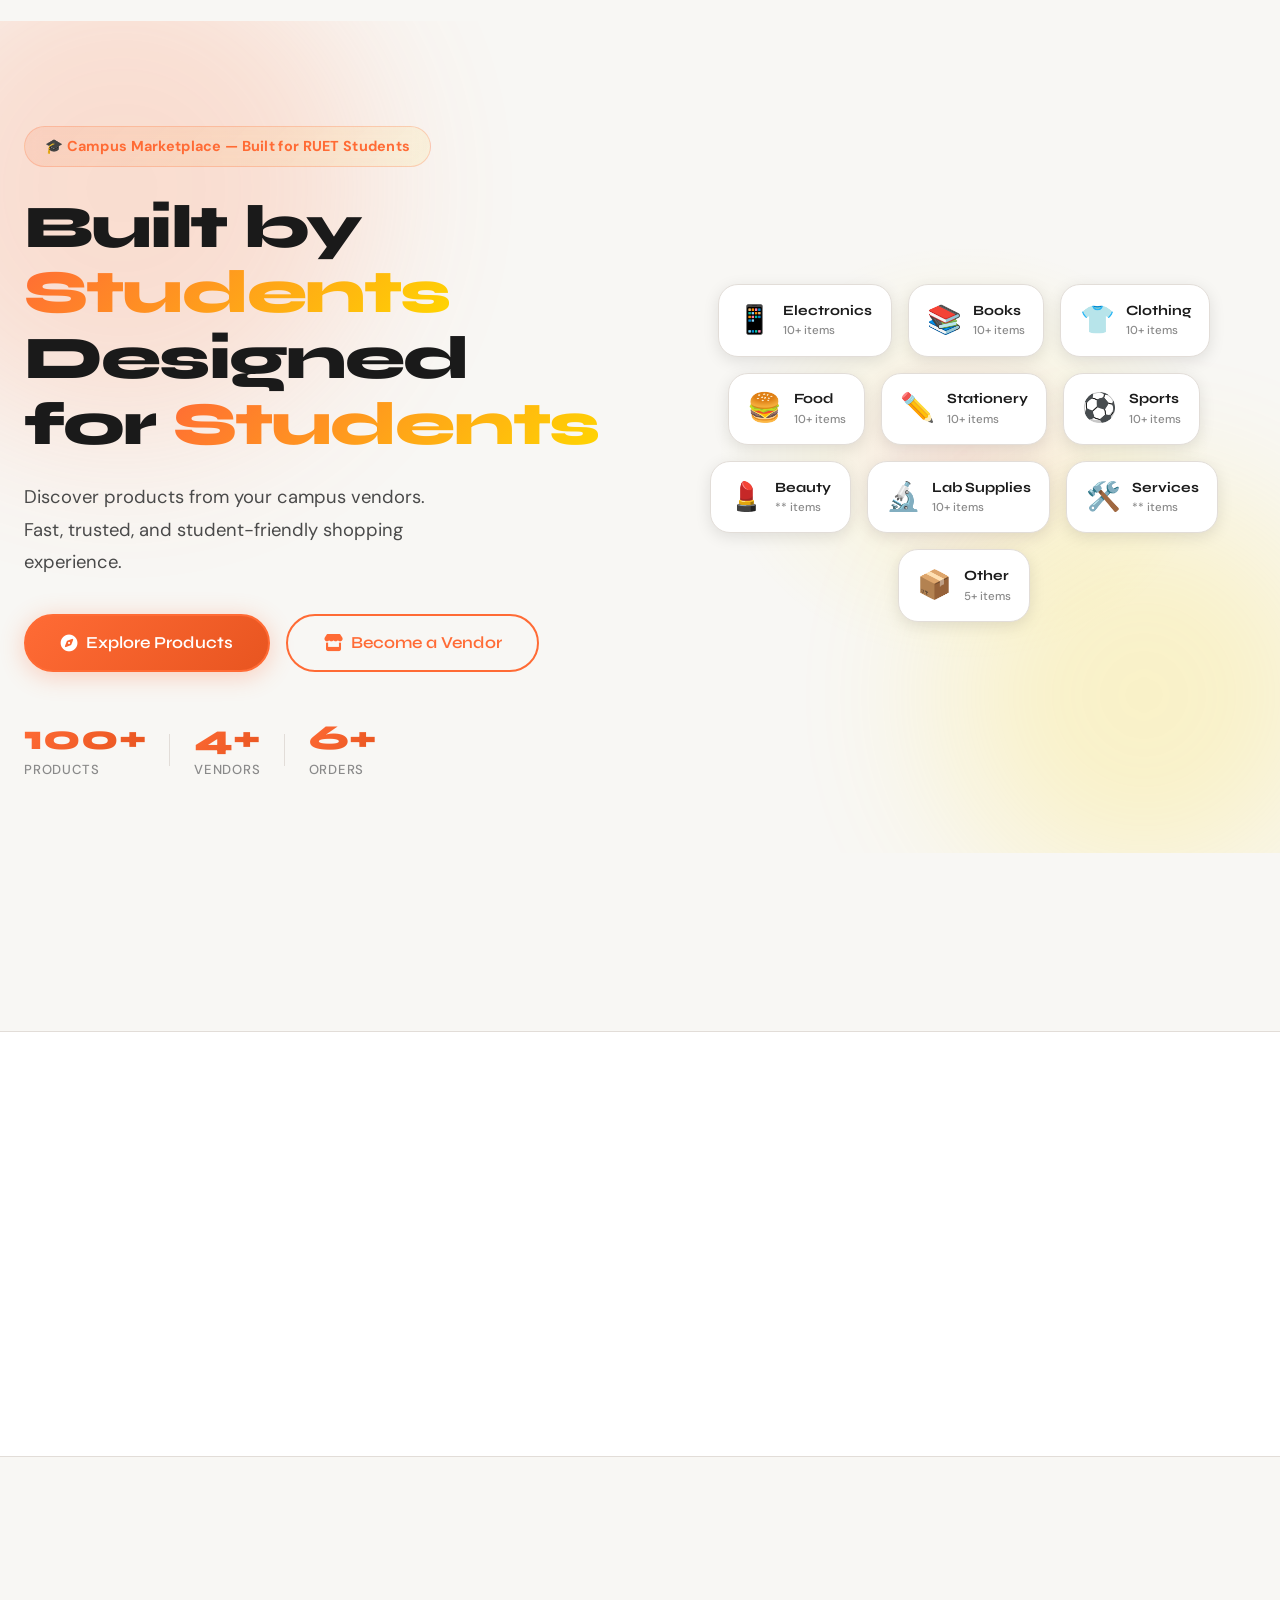
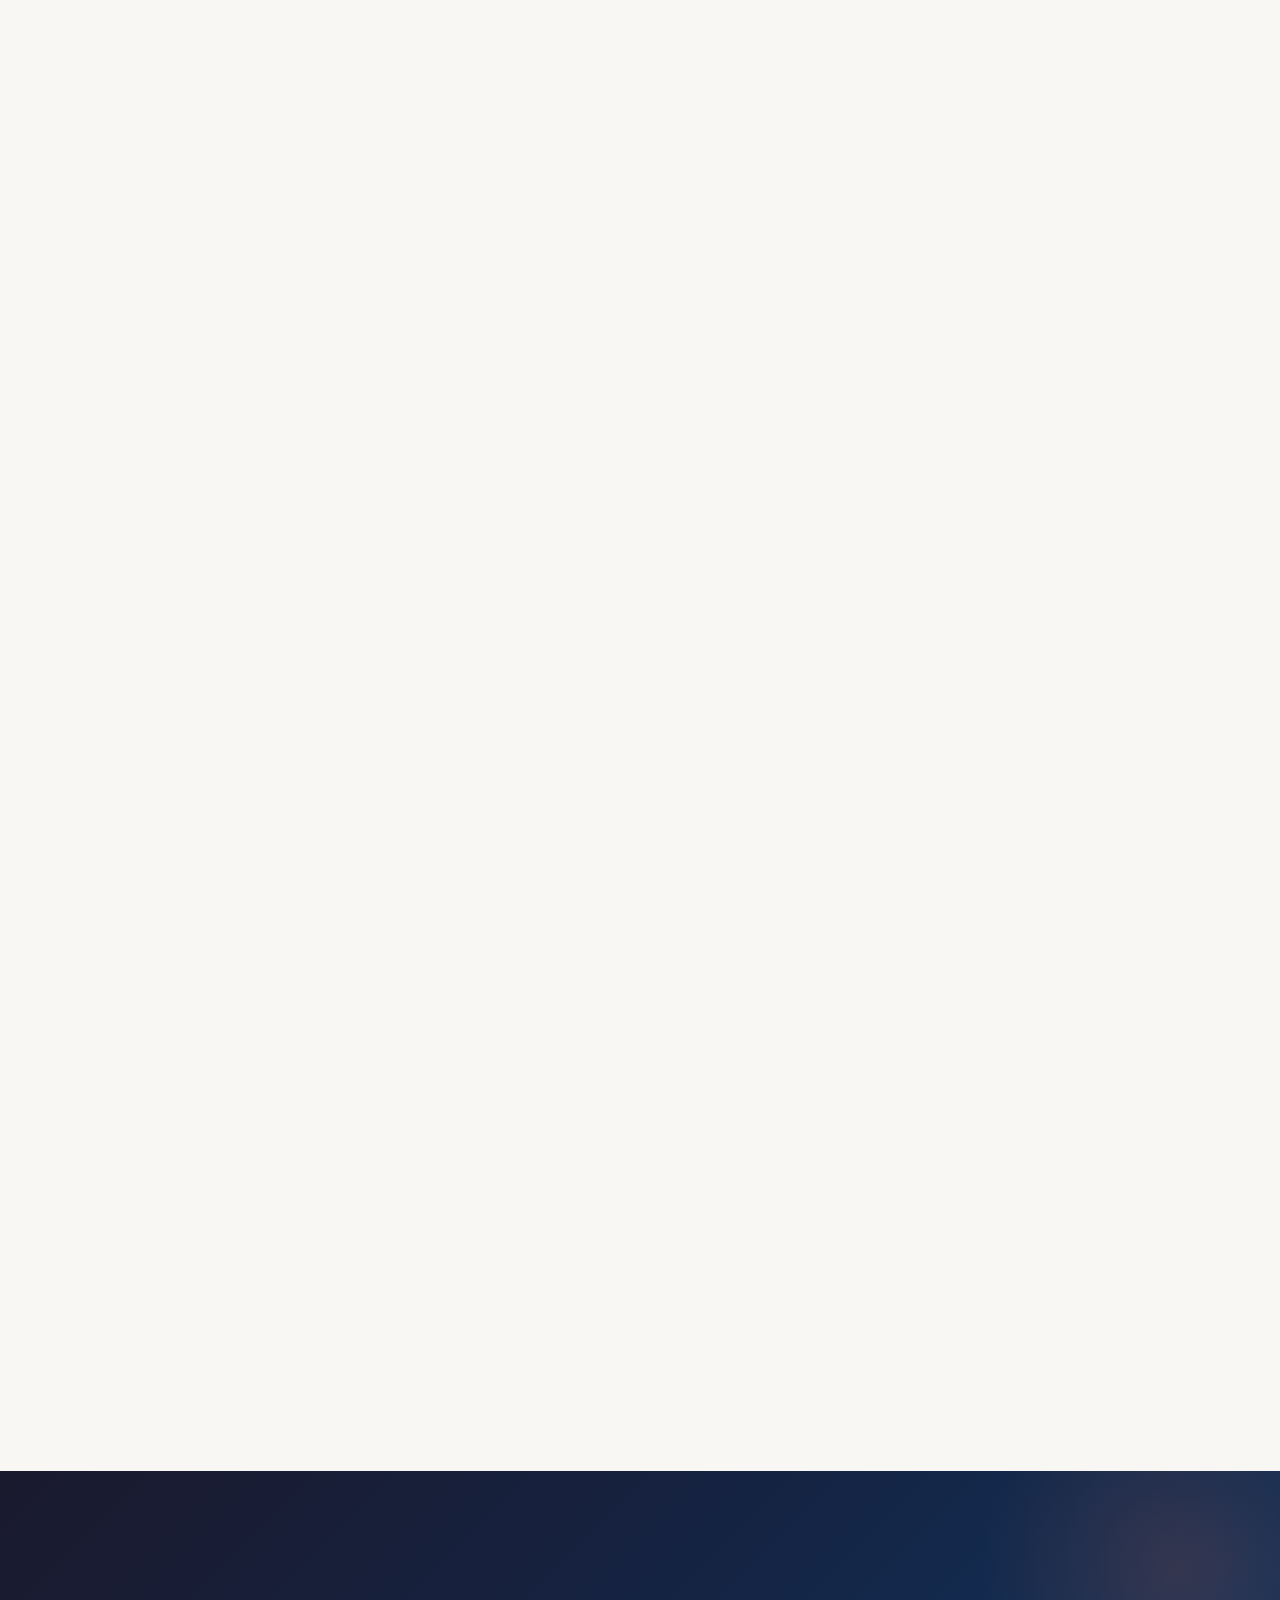
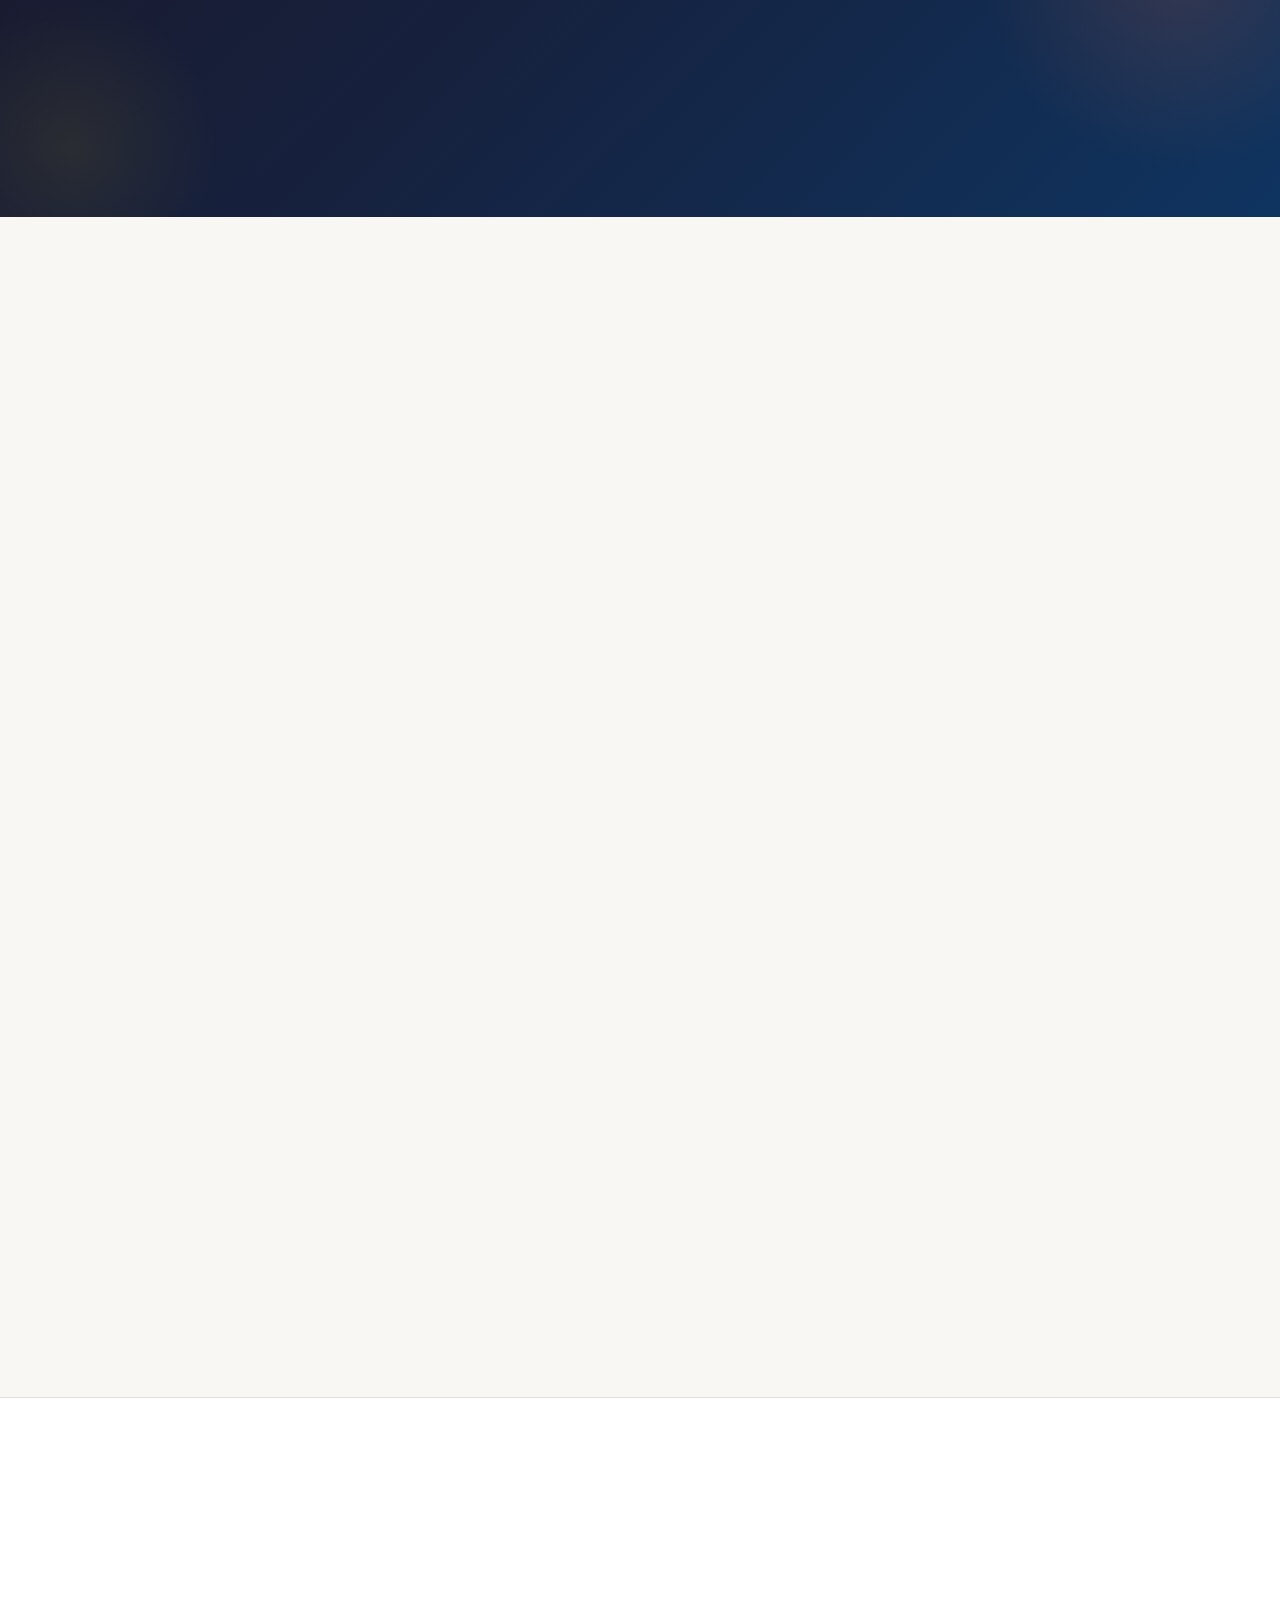
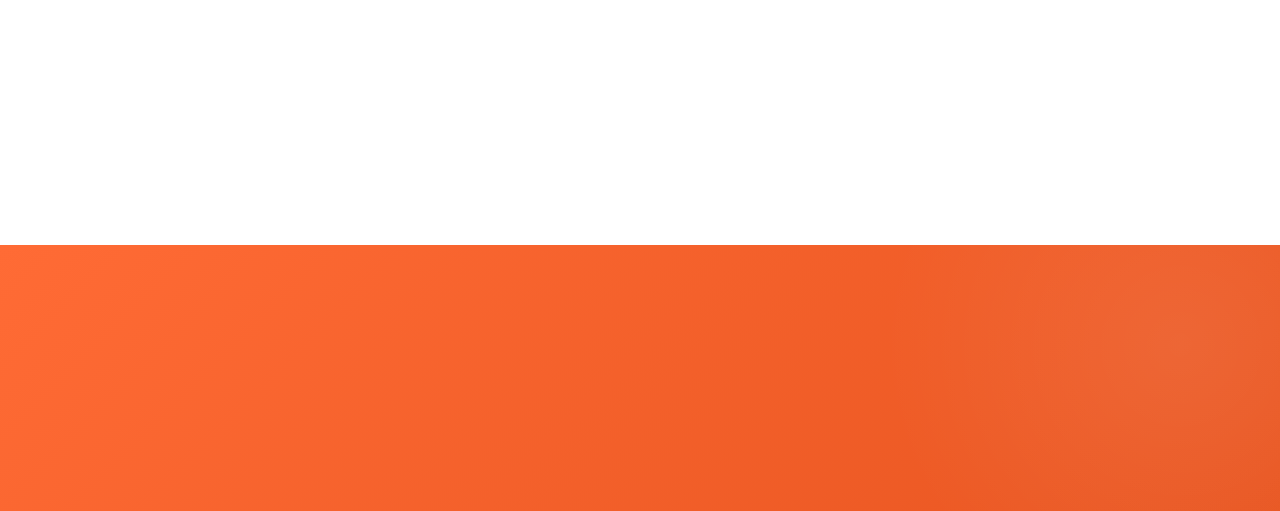
==== commit b3760778: "Add files via upload" ====
--- a/admin.html
+++ b/admin.html
@@ -3,9 +3,10 @@
 <head>
   <meta charset="UTF-8"/>
   <meta name="viewport" content="width=device-width, initial-scale=1.0"/>
-  <meta name="description" content="Admin Panel — RUET Online Shop management dashboard."/>
-  <title>Admin Panel — RUET Online Shop</title>
+  <meta name="description" content="Admin Panel — RUETShop management dashboard."/>
+  <title>Admin Panel — RUETShop</title>
   <link rel="icon" href="assets/icons/logo.png" type="image/png"/>
+  <link rel="icon" href="data:image/svg+xml,<svg xmlns='http://www.w3.org/2000/svg' viewBox='0 0 100 100'><text y='.9em' font-size='90'>🛒</text></svg>" type="image/svg+xml"/>
   <link rel="stylesheet" href="css/style.css"/>
   <link rel="stylesheet" href="css/components.css"/>
   <link rel="stylesheet" href="css/navbar.css"/>
@@ -17,32 +18,7 @@
   <link rel="stylesheet" href="https://cdnjs.cloudflare.com/ajax/libs/font-awesome/6.5.0/css/all.min.css"/>
 </head>
 <body>
-  <nav class="navbar" id="navbar">
-    <div class="nav-container">
-      <a href="index.html" class="nav-logo">
-        <span class="logo-icon">🛒</span>
-        <span class="logo-text">RUET<span class="accent">Shop</span></span>
-      </a>
-      <div class="admin-label"><i class="fas fa-shield-alt"></i> Admin Panel</div>
-      <div class="nav-actions">
-        <button class="icon-btn" id="themeToggle" title="Toggle Theme"><i class="fas fa-moon"></i></button>
-        <a href="cart.html" class="icon-btn cart-btn">
-          <i class="fas fa-shopping-cart"></i>
-          <span class="badge" id="cartBadge">0</span>
-        </a>
-        <div class="nav-user" id="navUser">
-          <a href="auth.html" class="btn btn-primary btn-sm">Login</a>
-        </div>
-        <button class="hamburger" id="hamburger"><i class="fas fa-bars"></i></button>
-      </div>
-    </div>
-    <div class="mobile-menu" id="mobileMenu">
-      <a href="index.html">Home</a>
-      <a href="products.html">Products</a>
-      <a href="dashboard.html">Dashboard</a>
-      <a href="admin.html">Admin Panel</a>
-    </div>
-  </nav>
+  <div id="app-navbar"></div>
   <div class="dashboard-layout">
     <!-- SIDEBAR -->
     <aside class="dash-sidebar admin-sidebar" id="adminSidebar">
@@ -65,6 +41,9 @@
         </a>
         <a class="dash-nav-item" data-tab="orders">
           <i class="fas fa-shopping-bag"></i> Orders
+        </a>
+        <a class="dash-nav-item" data-tab="about">
+          <i class="fas fa-file-alt"></i> About Page
         </a>
         <a class="dash-nav-item" data-tab="system">
           <i class="fas fa-cog"></i> System
@@ -100,7 +79,7 @@
         <div class="admin-filters">
           <select id="userRoleFilter" class="form-input" style="max-width:180px">
             <option value="all">All Roles</option>
-            <option value="user">Buyers</option>
+            <option value="user">Normal Users</option>
             <option value="vendor">Vendors</option>
             <option value="admin">Admins</option>
           </select>
@@ -158,6 +137,104 @@
         </div>
         <div id="adminOrdersList"></div>
       </div>
+      <!-- ABOUT PAGE -->
+      <div class="dash-tab hidden" id="tab-about">
+        <h2><i class="fas fa-file-alt"></i> Edit <span class="accent">About Page</span></h2>
+        <div class="profile-form-wrap" style="max-width: 800px; margin-top: 1.5rem;">
+          <div class="form-group">
+            <label>Hero Description</label>
+            <textarea id="aboutEditHero" class="form-input" rows="4"></textarea>
+          </div>
+          <div class="form-group">
+            <label>Mission Statement</label>
+            <textarea id="aboutEditMission" class="form-input" rows="6"></textarea>
+          </div>
+          <hr style="margin: 2rem 0; border: none; border-top: 1.5px solid var(--border);" />
+          <h3 style="margin-bottom: 1rem;"><i class="fas fa-address-book"></i> Contact Information</h3>
+          <div class="form-group">
+            <label>Location</label>
+            <input type="text" id="aboutEditLoc" class="form-input" />
+          </div>
+          <div class="form-group">
+            <label>Support Email</label>
+            <input type="email" id="aboutEditEmail" class="form-input" />
+          </div>
+          <div class="form-group">
+            <label>Phone</label>
+            <input type="text" id="aboutEditPhone" class="form-input" />
+          </div>
+          <div class="form-group">
+            <label>Department</label>
+            <input type="text" id="aboutEditDept" class="form-input" />
+          </div>
+          
+          <hr style="margin: 2rem 0; border: none; border-top: 1.5px solid var(--border);" />
+          <h3 style="margin-bottom: 1rem;"><i class="fas fa-users"></i> Developer & Admin Information</h3>
+          
+          <div class="dash-card" style="margin-bottom: 1rem; padding: 1rem;">
+            <h4 style="margin-bottom: 0.5rem;">Developer 1</h4>
+            <div class="form-group"><label>Name</label><input type="text" id="dev1Name" class="form-input"/></div>
+            <div class="form-group"><label>Role</label><input type="text" id="dev1Role" class="form-input"/></div>
+            <div class="form-group">
+              <label>Profile Picture</label>
+              <input type="file" id="dev1ImgFile" class="form-input" accept="image/*"/>
+              <input type="hidden" id="dev1ImgBase64"/>
+              <div id="dev1ImgPreview" style="display:none; margin-top:0.5rem;">
+                <img src="" alt="Dev 1 Preview" style="width:80px; height:80px; border-radius:50%; object-fit:cover; border:2px solid var(--border);"/>
+                <button type="button" class="btn btn-outline" style="margin-left:0.5rem; font-size:0.75rem; padding:0.25rem 0.5rem;" onclick="document.getElementById('dev1ImgBase64').value=''; this.parentElement.style.display='none';">Remove</button>
+              </div>
+            </div>
+            <div class="form-group"><label>Bio</label><textarea id="dev1Bio" class="form-input" rows="3"></textarea></div>
+            <div class="form-group"><label>Email</label><input type="text" id="dev1Email" class="form-input"/></div>
+            <div class="form-group"><label>Phone</label><input type="text" id="dev1Phone" class="form-input"/></div>
+            <div class="form-group"><label>GitHub</label><input type="text" id="dev1Git" class="form-input" placeholder="https://github.com/..."/></div>
+            <div class="form-group"><label>LinkedIn</label><input type="text" id="dev1In" class="form-input" placeholder="https://linkedin.com/..."/></div>
+            <div class="form-group"><label>Facebook</label><input type="text" id="dev1Fb" class="form-input" placeholder="https://facebook.com/..."/></div>
+          </div>
+          <div class="dash-card" style="margin-bottom: 1rem; padding: 1rem;">
+            <h4 style="margin-bottom: 0.5rem;">Developer 2</h4>
+            <div class="form-group"><label>Name</label><input type="text" id="dev2Name" class="form-input"/></div>
+            <div class="form-group"><label>Role</label><input type="text" id="dev2Role" class="form-input"/></div>
+            <div class="form-group">
+              <label>Profile Picture</label>
+              <input type="file" id="dev2ImgFile" class="form-input" accept="image/*"/>
+              <input type="hidden" id="dev2ImgBase64"/>
+              <div id="dev2ImgPreview" style="display:none; margin-top:0.5rem;">
+                <img src="" alt="Dev 2 Preview" style="width:80px; height:80px; border-radius:50%; object-fit:cover; border:2px solid var(--border);"/>
+                <button type="button" class="btn btn-outline" style="margin-left:0.5rem; font-size:0.75rem; padding:0.25rem 0.5rem;" onclick="document.getElementById('dev2ImgBase64').value=''; this.parentElement.style.display='none';">Remove</button>
+              </div>
+            </div>
+            <div class="form-group"><label>Bio</label><textarea id="dev2Bio" class="form-input" rows="3"></textarea></div>
+            <div class="form-group"><label>Email</label><input type="text" id="dev2Email" class="form-input"/></div>
+            <div class="form-group"><label>Phone</label><input type="text" id="dev2Phone" class="form-input"/></div>
+            <div class="form-group"><label>GitHub</label><input type="text" id="dev2Git" class="form-input" placeholder="https://github.com/..."/></div>
+            <div class="form-group"><label>LinkedIn</label><input type="text" id="dev2In" class="form-input" placeholder="https://linkedin.com/..."/></div>
+            <div class="form-group"><label>Facebook</label><input type="text" id="dev2Fb" class="form-input" placeholder="https://facebook.com/..."/></div>
+          </div>
+          <div class="dash-card" style="margin-bottom: 1.5rem; padding: 1rem;">
+            <h4 style="margin-bottom: 0.5rem;">Developer 3</h4>
+            <div class="form-group"><label>Name</label><input type="text" id="dev3Name" class="form-input"/></div>
+            <div class="form-group"><label>Role</label><input type="text" id="dev3Role" class="form-input"/></div>
+            <div class="form-group">
+              <label>Profile Picture</label>
+              <input type="file" id="dev3ImgFile" class="form-input" accept="image/*"/>
+              <input type="hidden" id="dev3ImgBase64"/>
+              <div id="dev3ImgPreview" style="display:none; margin-top:0.5rem;">
+                <img src="" alt="Dev 3 Preview" style="width:80px; height:80px; border-radius:50%; object-fit:cover; border:2px solid var(--border);"/>
+                <button type="button" class="btn btn-outline" style="margin-left:0.5rem; font-size:0.75rem; padding:0.25rem 0.5rem;" onclick="document.getElementById('dev3ImgBase64').value=''; this.parentElement.style.display='none';">Remove</button>
+              </div>
+            </div>
+            <div class="form-group"><label>Bio</label><textarea id="dev3Bio" class="form-input" rows="3"></textarea></div>
+            <div class="form-group"><label>Email</label><input type="text" id="dev3Email" class="form-input"/></div>
+            <div class="form-group"><label>Phone</label><input type="text" id="dev3Phone" class="form-input"/></div>
+            <div class="form-group"><label>GitHub</label><input type="text" id="dev3Git" class="form-input" placeholder="https://github.com/..."/></div>
+            <div class="form-group"><label>LinkedIn</label><input type="text" id="dev3In" class="form-input" placeholder="https://linkedin.com/..."/></div>
+            <div class="form-group"><label>Facebook</label><input type="text" id="dev3Fb" class="form-input" placeholder="https://facebook.com/..."/></div>
+          </div>
+
+          <button class="btn btn-primary" id="saveAboutBtn"><i class="fas fa-save"></i> Save Content</button>
+        </div>
+      </div>
       <!-- SYSTEM -->
       <div class="dash-tab hidden" id="tab-system">
         <h2><i class="fas fa-cog"></i> System <span class="accent">Settings</span></h2>
@@ -176,11 +253,31 @@
           <div class="dash-card">
             <h3>🔑 Admin Credentials</h3>
             <div class="admin-creds">
-              <p><strong>Admin 1:</strong> ashrafulanower@ruet.ac.bd / admin12345</p>
-              <p><strong>Admin 2:</strong> saniatsamim@ruet.ac.bd / admin12345</p>
-              <p><strong>Admin 3:</strong> mohammedsakib@ruet.ac.bd / admin12345</p>
-              <p style="margin-top:0.5rem; color:var(--text-3)"><strong>Vendor:</strong> karim@ruet.ac.bd / 123456</p>
-              <p style="color:var(--text-3)"><strong>Buyer:</strong> rahim@ruet.ac.bd / 123456</p>
+              <div class="cred-group" style="margin-bottom:0.75rem">
+                <h4 style="margin-bottom:0.5rem; color:var(--primary)">👑 System Administrators</h4>
+                <p><strong>Ashraful Anower Shakib</strong> <br><span style="font-size:0.78rem;opacity:0.7">— Founder, CEO & Lead Developer</span><br><span style="color:var(--text-3)">ashrafulanower@ruetshop.com</span><br><span style="font-size:0.78rem;color:var(--text-3)">📞 +8801816442249 <br> 🏛️ Dept. of ECE, RUET</span></p>
+                <p><strong>Al Saniat Samim</strong> <br><span style="font-size:0.78rem;opacity:0.7">— Co-Founder, CTO & Co-Developer</span><br><span style="color:var(--text-3)">saniatsamim@ruetshop.com</span><br><span style="font-size:0.78rem;color:var(--text-3)">📞 +8801745233662 <br> 🏛️ Dept. of ECE, RUET</span></p>
+                <p><strong>Mohammed Sakib</strong> <br><span style="font-size:0.78rem;opacity:0.7">— Co-Founder, COO & Co-Developer</span><br><span style="color:var(--text-3)">mohammedsakib@ruetshop.com</span><br><span style="font-size:0.78rem;color:var(--text-3)">📞 +8801310097126 <br> 🏛️ Dept. of ECE, RUET</span></p>
+              </div>
+              <div class="cred-group" style="margin-bottom:0.75rem">
+                <h4 style="margin-bottom:0.5rem; color:var(--text-2)">🧪 Demo Accounts</h4>
+                <p><strong>🏪 Vendor (TechZone RUET):</strong> <span style="color:var(--text-3)">techzoneruet@gmail.com</span> · <code>vendor123456</code></p>
+                <p><strong>🏪 Vendor (Campus Cafe):</strong> <span style="color:var(--text-3)">ruetcampuscafe@gmail.com</span> · <code>vendor123456</code></p>
+                <p><strong>🏪 Vendor (Nayeem Fashion):</strong> <span style="color:var(--text-3)">nayeemfashionruet@gmail.com</span> · <code>vendor123456</code></p>
+                <p><strong>🏪 Vendor (Campus Canteen Supplies):</strong> <span style="color:var(--text-3)">ruetcampuscanteen@gmail.com</span> · <code>vendor123456</code></p>
+                <p><strong>🏪 Vendor (Campus Stationery):</strong> <span style="color:var(--text-3)">ruetcampusstationery@gmail.com</span> · <code>vendor123456</code></p>
+                <p><strong>🏪 Vendor (RUET Fashion Hub):</strong> <span style="color:var(--text-3)">ruetfashionhub@gmail.com</span> · <code>vendor123456</code></p>
+                <p><strong>🛒 Normal User (Sakib Al Hasan):</strong> <br><span style="color:var(--text-3)">sakib@student.ruet.ac.bd</span> · <code>user123456</code></p>
+                <p><strong>🛒 Normal User (Sumaiya Begum):</strong> <br><span style="color:var(--text-3)">sumaiya@student.ruet.ac.bd</span> · <code>user123456</code></p>
+                <p><strong>🛒 Normal User (Kamal Uddin):</strong> <br><span style="color:var(--text-3)">kamal@student.ruet.ac.bd</span> · <code>user123456</code></p>
+                <p><strong>🛒 Normal User (Karim Uddin):</strong> <br><span style="color:var(--text-3)">karim@student.ruet.ac.bd</span> · <code>user123456</code></p>
+                <p><strong>🛒 Normal User (Rahim Hossain):</strong> <br><span style="color:var(--text-3)">rahim@student.ruet.ac.bd</span> · <code>user123456</code></p>
+                <p><strong>🛒 Normal User (Alamin Hossain):</strong> <br><span style="color:var(--text-3)">alamin@student.ruet.ac.bd</span> · <code>user123456</code></p>
+              </div>
+              <div class="cred-group">
+                <h4 style="margin-bottom:0.5rem; color:var(--text-2)">ℹ️ System Info</h4>
+                <p style="font-size:0.82rem;color:var(--text-3)">Version: 2.0.0 · Storage: LocalStorage · Project: Software Development Project (SDP)<br>Department of ECE, Rajshahi University of Engineering & Technology</p>
+              </div>
             </div>
           </div>
         </div>
@@ -199,7 +296,7 @@
         <div class="form-group">
           <label>New Role</label>
           <select id="roleModalSelect" class="form-input">
-            <option value="user">Buyer</option>
+            <option value="user">Normal User</option>
             <option value="vendor">Vendor</option>
             <option value="admin">Admin</option>
           </select>
@@ -213,12 +310,16 @@
     </div>
   </div>
   <div id="toastContainer" class="toast-container"></div>
+
+  <div id="app-footer"></div>
+
   <script src="js/core/db.js"></script>
   <script src="js/core/seed.js"></script>
   <script src="js/core/auth.js"></script>
   <script src="js/core/utils.js"></script>
   <script src="js/ui/theme.js"></script>
   <script src="js/ui/toast.js"></script>
+  <script src="js/ui/components.js"></script>
   <script src="js/ui/navbar.js"></script>
   <script src="js/features/ratings.js"></script>
   <script src="js/features/products.js"></script>
@@ -227,4 +328,4 @@
   <script src="js/features/orders.js"></script>
   <script src="js/pages/admin-page.js"></script>
 </body>
-</html>
+</html>
--- a/css/style.css
+++ b/css/style.css
@@ -1,5 +1,5 @@
 /* =============================================
-   RUET ONLINE SHOP — Global Styles
+   RUETShop — Global Styles
    ============================================= */
 
 
@@ -9,7 +9,7 @@
   --primary: #ff6b35;
   --primary-dark: #e85520;
   --primary-light: #ff8c5a;
-  --secondary: #1a1a2e;
+  --secondary: #363672;
   --accent: #ffd700;
 
   --bg: #f8f7f4;
@@ -87,6 +87,12 @@
 }
 ul, ol { list-style: none; }
 
+/* ---- ACCESSIBILITY ---- */
+button:focus-visible, a:focus-visible, input:focus-visible, select:focus-visible, textarea:focus-visible {
+  outline: 2px solid var(--primary);
+  outline-offset: 2px;
+}
+
 /* ---- TYPOGRAPHY ---- */
 h1, h2, h3, h4, h5, h6 {
   font-family: var(--font-display);
@@ -116,13 +122,46 @@
   margin-bottom: 2.5rem;
 }
 .page-header {
-  background: linear-gradient(135deg, var(--secondary) 0%, #2d2d4a 100%);
+  background: linear-gradient(135deg, #0f2847 0%, #1a3f6f 35%, #16213e 70%, #0f3460 100%);
   color: white;
-  padding: 3rem 0 2.5rem;
+  padding: 3.5rem 0 3rem;
   margin-top: var(--nav-height);
-}
-.page-header h1 { color: white; }
-.page-header p { color: rgba(255,255,255,0.7); margin-top: 0.5rem; }
+  position: relative;
+  overflow: hidden;
+}
+.page-header::before {
+  content: '';
+  position: absolute;
+  width: 400px;
+  height: 400px;
+  background: radial-gradient(circle, rgba(255,107,53,0.1) 0%, transparent 65%);
+  top: -150px;
+  right: -100px;
+  pointer-events: none;
+}
+.page-header::after {
+  content: '';
+  position: absolute;
+  width: 300px;
+  height: 300px;
+  background: radial-gradient(circle, rgba(255,215,0,0.05) 0%, transparent 65%);
+  bottom: -100px;
+  left: -80px;
+  pointer-events: none;
+}
+.page-header h1 {
+  color: white;
+  position: relative;
+  z-index: 1;
+  animation: fadeIn 0.5s ease;
+}
+.page-header p {
+  color: rgba(255,255,255,0.65);
+  margin-top: 0.5rem;
+  position: relative;
+  z-index: 1;
+  animation: fadeIn 0.5s ease 0.1s both;
+}
 
 /* ---- ACCENT & GRADIENT ---- */
 .accent { color: var(--primary); }
@@ -156,15 +195,15 @@
   white-space: nowrap;
 }
 .btn-primary {
-  background: var(--primary);
+  background: linear-gradient(135deg, var(--primary), var(--primary-dark));
   color: white;
   border-color: var(--primary);
 }
 .btn-primary:hover {
-  background: var(--primary-dark);
+  background: linear-gradient(135deg, var(--primary-dark), #d14a1a);
   border-color: var(--primary-dark);
-  transform: translateY(-1px);
-  box-shadow: 0 4px 16px rgba(255,107,53,0.35);
+  transform: translateY(-2px);
+  box-shadow: 0 6px 20px rgba(255,107,53,0.35);
 }
 .btn-outline {
   background: transparent;
@@ -174,14 +213,19 @@
 .btn-outline:hover {
   background: var(--primary);
   color: white;
-  transform: translateY(-1px);
+  transform: translateY(-2px);
+  box-shadow: 0 4px 12px rgba(255,107,53,0.2);
 }
 .btn-danger {
   background: var(--danger);
   color: white;
   border-color: var(--danger);
 }
-.btn-danger:hover { background: #dc2626; }
+.btn-danger:hover {
+  background: #dc2626;
+  transform: translateY(-1px);
+  box-shadow: 0 4px 12px rgba(239,68,68,0.3);
+}
 .btn-white {
   background: white;
   color: var(--secondary);
@@ -242,9 +286,9 @@
   height: 100%;
 }
 .product-card:hover {
-  transform: translateY(-4px);
-  box-shadow: var(--shadow-lg);
-  border-color: var(--primary);
+  transform: translateY(-5px);
+  box-shadow: 0 12px 32px rgba(255,107,53,0.1);
+  border-color: rgba(255,107,53,0.4);
 }
 .product-card-img {
   aspect-ratio: 1;
@@ -317,6 +361,14 @@
   line-clamp: 2;
   -webkit-box-orient: vertical;
   overflow: hidden;
+}
+.product-card-vendor {
+  font-size: 0.8rem;
+  color: var(--text-muted);
+  margin-top: 0.25rem;
+  display: flex;
+  align-items: center;
+  gap: 0.3rem;
 }
 .card-title {
   font-size: 0.9rem;
@@ -544,8 +596,48 @@
   top: -6px;
   right: -6px;
   padding: 0 5px;
+  transition: var(--transition);
 }
 .wish-badge { background: var(--danger); }
+
+/* Condition Badges */
+.product-card-meta-row {
+  display: flex;
+  justify-content: space-between;
+  align-items: center;
+  margin-bottom: 2px;
+}
+.condition-badge {
+  font-size: 0.65rem;
+  font-weight: 700;
+  padding: 2px 6px;
+  border-radius: 4px;
+  text-transform: uppercase;
+  letter-spacing: 0.05em;
+}
+.condition-new { background: rgba(34, 197, 94, 0.1); color: var(--success); }
+.condition-like-new { background: rgba(59, 130, 246, 0.1); color: var(--info); }
+.condition-used { background: rgba(245, 158, 11, 0.1); color: var(--warning); }
+
+/* ---- SPECIFIC NAVBAR HOVERS ---- */
+.cart-btn:hover {
+  background: var(--primary) !important;
+  color: white !important;
+}
+.cart-btn:hover .badge {
+  background: white;
+  color: var(--primary);
+}
+
+a[href="dashboard.html#wishlist"].icon-btn:hover {
+  background: var(--danger) !important;
+  color: white !important;
+  border-color: var(--danger) !important;
+}
+a[href="dashboard.html#wishlist"].icon-btn:hover .badge {
+  background: white;
+  color: var(--danger);
+}
 
 /* ---- ICON BUTTON ---- */
 .icon-btn {
@@ -564,9 +656,10 @@
   cursor: pointer;
 }
 .icon-btn:hover {
-  background: var(--primary);
-  color: white;
+  color: var(--primary);
   border-color: var(--primary);
+  transform: translateY(-2px);
+  box-shadow: 0 4px 12px rgba(255,107,53,0.15);
 }
 
 /* ---- TOAST CONTAINER ---- */
@@ -591,7 +684,7 @@
   gap: 0.75rem;
   border-left: 4px solid var(--primary);
   transform: translateX(120%);
-  transition: transform 0.3s cubic-bezier(0.68, -0.55, 0.265, 1.55);
+  transition: transform 0.3s cubic-bezier(0.68, -0.55, 0.265, 1.55), opacity 0.3s ease, margin 0.3s ease;
   pointer-events: auto;
 }
 
@@ -602,36 +695,65 @@
 
 /* ---- FOOTER ---- */
 .footer {
-  background: var(--secondary);
-  color: rgba(255,255,255,0.8);
+  background: linear-gradient(135deg, #1a1a2e 0%, #16213e 50%, #0f3460 100%);
+  color: rgba(255,255,255,0.85);
   margin-top: 5rem;
+  font-family: var(--font-body);
+  position: relative;
+  overflow: hidden;
+}
+.footer::before {
+  content: '';
+  position: absolute;
+  width: 500px;
+  height: 500px;
+  background: radial-gradient(circle, rgba(255,107,53,0.06) 0%, transparent 65%);
+  top: -200px;
+  right: -150px;
+  pointer-events: none;
 }
 .footer-grid {
   display: grid;
   grid-template-columns: 2fr 1fr 1fr 1fr;
   gap: 3rem;
-  padding: 4rem 0 2rem;
-}
-.footer-brand p { font-size: 0.9rem; margin-top: 0.75rem; opacity: 0.7; }
-.footer-links { display: flex; flex-direction: column; gap: 0.6rem; }
+  padding: 4rem 0 2.5rem;
+  position: relative;
+  z-index: 1;
+}
+.footer-brand .nav-logo .logo-icon { font-size: 1.5rem; }
+.footer-brand .nav-logo .logo-text { color: white; font-size: 1.5rem; }
+.footer-brand p {
+  font-size: 0.95rem;
+  margin-top: 0.85rem;
+  color: rgba(255,255,255,0.55);
+  line-height: 1.7;
+  max-width: 240px;
+}
+.footer-links { display: flex; flex-direction: column; gap: 0.7rem; }
 .footer-links h4 {
   font-family: var(--font-display);
   color: white;
   margin-bottom: 0.5rem;
   font-size: 0.95rem;
+  letter-spacing: 0.01em;
 }
 .footer-links a, .footer-links span {
   font-size: 0.88rem;
-  opacity: 0.7;
-  transition: var(--transition);
-}
-.footer-links a:hover { opacity: 1; color: var(--primary); }
+  color: rgba(255,255,255,0.55);
+  transition: all 0.25s ease;
+}
+.footer-links a:hover {
+  color: var(--primary);
+  padding-left: 4px;
+}
 .footer-bottom {
-  border-top: 1px solid rgba(255,255,255,0.1);
+  border-top: 1px solid rgba(255,255,255,0.06);
   padding: 1.5rem 0;
   text-align: center;
   font-size: 0.85rem;
-  opacity: 0.6;
+  color: rgba(255,255,255,0.35);
+  position: relative;
+  z-index: 1;
 }
 
 /* ---- EMPTY STATE ---- */
@@ -692,5 +814,18 @@
 }
 @media (max-width: 480px) {
   .container { padding: 0 1rem; }
-  .products-grid { grid-template-columns: repeat(2, 1fr); }
+  .products-grid { grid-template-columns: repeat(2, minmax(0, 1fr)); }
+}
+
+/* ---- PRINT STYLESHEET ---- */
+@media print {
+  .navbar, .footer, .toast-container, .btn, .product-card-actions {
+    display: none !important;
+  }
+  body {
+    background: white !important;
+    color: black !important;
+  }
+  .container { max-width: 100% !important; padding: 0 !important; }
+  a { text-decoration: none !important; color: black !important; }
 }
--- a/css/components.css
+++ b/css/components.css
@@ -1,337 +1,346 @@
-/* =============================================
-   RUET ONLINE SHOP — Reusable Components
-   ============================================= */
-
-/* ---- MODAL ---- */
-.modal-overlay {
-  position: fixed;
-  inset: 0;
-  background: rgba(0,0,0,0.55);
-  backdrop-filter: blur(4px);
-  z-index: 1000;
-  display: flex;
-  align-items: center;
-  justify-content: center;
-  padding: 1rem;
-  animation: fadeIn 0.2s ease;
-}
-.modal {
-  background: var(--surface);
-  border-radius: var(--radius-xl);
-  width: 100%;
-  max-width: 560px;
-  max-height: 90vh;
-  overflow: hidden;
-  display: flex;
-  flex-direction: column;
-  box-shadow: var(--shadow-xl);
-  animation: scaleIn 0.25s ease;
-}
-.modal-lg { max-width: 720px; }
-.modal-sm { max-width: 400px; }
-.modal-header {
-  padding: 1.5rem 1.75rem 1rem;
-  display: flex;
-  align-items: center;
-  justify-content: space-between;
-  border-bottom: 1px solid var(--border);
-}
-.modal-header h3 { font-size: 1.2rem; }
-.modal-close {
-  width: 32px;
-  height: 32px;
-  border-radius: 50%;
-  background: var(--surface-2);
-  display: flex;
-  align-items: center;
-  justify-content: center;
-  color: var(--text-3);
-  transition: var(--transition);
-  font-size: 0.9rem;
-}
-.modal-close:hover { background: var(--danger); color: white; }
-.modal-body {
-  padding: 1.5rem 1.75rem;
-  overflow-y: auto;
-  flex: 1;
-}
-.modal-footer {
-  padding: 1rem 1.75rem 1.5rem;
-  display: flex;
-  gap: 0.75rem;
-  justify-content: flex-end;
-  border-top: 1px solid var(--border);
-}
-
-/* ---- TOAST ---- */
-.toast {
-  display: flex;
-  align-items: center;
-  gap: 0.75rem;
-  padding: 0.9rem 1.25rem;
-  border-radius: var(--radius-lg);
-  background: var(--secondary);
-  color: white;
-  font-size: 0.9rem;
-  box-shadow: var(--shadow-lg);
-  pointer-events: all;
-  max-width: 360px;
-  animation: slideIn 0.3s ease;
-  border-left: 4px solid var(--primary);
-}
-.toast.success { border-color: var(--success); }
-.toast.error { border-color: var(--danger); }
-.toast.warning { border-color: var(--warning); }
-.toast-icon { font-size: 1.1rem; flex-shrink: 0; }
-.toast-msg { flex: 1; line-height: 1.4; }
-.toast-close {
-  background: none;
-  border: none;
-  color: rgba(255,255,255,0.5);
-  cursor: pointer;
-  font-size: 0.85rem;
-  padding: 2px;
-  flex-shrink: 0;
-}
-.toast-close:hover { color: white; }
-.toast.removing {
-  animation: slideOut 0.3s ease forwards;
-}
-@keyframes slideOut {
-  to { opacity: 0; transform: translateX(100%); }
-}
-
-/* ---- TABS ---- */
-.tabs {
-  display: flex;
-  gap: 0;
-  border-bottom: 2px solid var(--border);
-  margin-bottom: 2rem;
-}
-.tab {
-  padding: 0.75rem 1.5rem;
-  font-family: var(--font-display);
-  font-weight: 600;
-  font-size: 0.95rem;
-  color: var(--text-3);
-  border-bottom: 2px solid transparent;
-  margin-bottom: -2px;
-  transition: var(--transition);
-  cursor: pointer;
-}
-.tab:hover { color: var(--text); }
-.tab.active {
-  color: var(--primary);
-  border-bottom-color: var(--primary);
-}
-.tab-content { display: block; }
-.tab-content.hidden { display: none !important; }
-
-/* ---- STAR RATING ---- */
-.stars-display {
-  display: inline-flex;
-  gap: 2px;
-  align-items: center;
-}
-.stars-display .star { font-size: 0.9rem; color: #ddd; }
-.stars-display .star.filled { color: var(--accent); }
-.star-input {
-  display: flex;
-  gap: 4px;
-  font-size: 1.75rem;
-  cursor: pointer;
-  margin-bottom: 1rem;
-}
-.star-input span { color: #ddd; transition: var(--transition); }
-.star-input span.active,
-.star-input span:hover { color: var(--accent); }
-
-/* ---- BREADCRUMB ---- */
-.breadcrumb-bar {
-  background: var(--surface-2);
-  border-bottom: 1px solid var(--border);
-  padding: 0.75rem 0;
-  font-size: 0.88rem;
-  color: var(--text-3);
-  margin-top: var(--nav-height);
-}
-.breadcrumb-bar a { color: var(--text-3); transition: var(--transition); }
-.breadcrumb-bar a:hover { color: var(--primary); }
-.breadcrumb-bar span { color: var(--text); font-weight: 500; }
-
-/* ---- DATA TABLE ---- */
-.data-table {
-  width: 100%;
-  border-collapse: collapse;
-  font-size: 0.9rem;
-}
-.data-table th {
-  text-align: left;
-  padding: 0.75rem 1rem;
-  background: var(--surface-2);
-  color: var(--text-2);
-  font-weight: 600;
-  font-size: 0.82rem;
-  text-transform: uppercase;
-  letter-spacing: 0.05em;
-  border-bottom: 1px solid var(--border);
-}
-.data-table td {
-  padding: 0.85rem 1rem;
-  border-bottom: 1px solid var(--border);
-  color: var(--text);
-  vertical-align: middle;
-}
-.data-table tr:hover td { background: var(--surface-2); }
-.data-table img {
-  width: 44px;
-  height: 44px;
-  object-fit: cover;
-  border-radius: var(--radius);
-}
-.products-table-wrap {
-  background: var(--surface);
-  border: 1.5px solid var(--border);
-  border-radius: var(--radius-lg);
-  overflow: hidden;
-}
-.table-emoji {
-  font-size: 2rem;
-  width: 44px;
-  height: 44px;
-  display: flex;
-  align-items: center;
-  justify-content: center;
-  background: var(--surface-2);
-  border-radius: var(--radius);
-}
-
-/* ---- PAGINATION ---- */
-.pagination {
-  display: flex;
-  gap: 0.5rem;
-  justify-content: center;
-  padding: 2rem 0 0;
-}
-.page-btn {
-  width: 38px;
-  height: 38px;
-  border-radius: 50%;
-  display: flex;
-  align-items: center;
-  justify-content: center;
-  background: var(--surface);
-  border: 1.5px solid var(--border);
-  color: var(--text-2);
-  font-weight: 600;
-  transition: var(--transition);
-  cursor: pointer;
-  font-size: 0.9rem;
-}
-.page-btn:hover, .page-btn.active {
-  background: var(--primary);
-  border-color: var(--primary);
-  color: white;
-}
-
-/* ---- ORDER STATUS BADGES ---- */
-.status-badge {
-  display: inline-flex;
-  align-items: center;
-  gap: 0.3rem;
-  padding: 3px 10px;
-  border-radius: var(--radius-full);
-  font-size: 0.78rem;
-  font-weight: 600;
-}
-.status-pending   { background: rgba(245,158,11,0.15); color: var(--warning); }
-.status-confirmed { background: rgba(59,130,246,0.15); color: var(--info); }
-.status-delivered { background: rgba(34,197,94,0.15); color: var(--success); }
-.status-shipped  { background: rgba(99,102,241,0.15); color: #6366f1; }
-.status-cancelled { background: rgba(239,68,68,0.15); color: var(--danger); }
-
-/* ---- CHECKBOX ---- */
-.checkbox-label {
-  display: flex;
-  align-items: center;
-  gap: 0.5rem;
-  cursor: pointer;
-  font-size: 0.9rem;
-  color: var(--text-2);
-  margin-bottom: 1rem;
-}
-.checkbox-label input { width: 16px; height: 16px; cursor: pointer; accent-color: var(--primary); }
-.checkbox-label a { color: var(--primary); }
-
-/* ---- ROLE BADGE ---- */
-.role-badge {
-  display: inline-block;
-  padding: 2px 10px;
-  border-radius: var(--radius-full);
-  font-size: 0.72rem;
-  font-weight: 700;
-  text-transform: uppercase;
-  background: rgba(255,107,53,0.15);
-  color: var(--primary);
-  letter-spacing: 0.05em;
-}
-.role-badge.vendor { background: rgba(59,130,246,0.15); color: var(--info); }
-
-/* ---- DIVIDER ---- */
-.divider {
-  display: flex;
-  align-items: center;
-  gap: 1rem;
-  margin: 1.25rem 0;
-  color: var(--text-3);
-  font-size: 0.85rem;
-}
-.divider::before,
-.divider::after {
-  content: '';
-  flex: 1;
-  height: 1px;
-  background: var(--border);
-}
-
-/* ---- LOADING SPINNER ---- */
-.spinner {
-  width: 40px;
-  height: 40px;
-  border: 3px solid var(--border);
-  border-top-color: var(--primary);
-  border-radius: 50%;
-  animation: spin 0.7s linear infinite;
-}
-@keyframes spin { to { transform: rotate(360deg); } }
-.loading-center {
-  display: flex;
-  flex-direction: column;
-  align-items: center;
-  gap: 1rem;
-  padding: 4rem;
-  color: var(--text-3);
-}
-
-/* ---- FLOATING ACTION BUTTON ---- */
-.fab-filter {
-  display: none;
-  position: fixed;
-  bottom: 1.5rem;
-  left: 1.5rem;
-  z-index: 100;
-  background: var(--secondary);
-  color: white;
-  border-radius: var(--radius-full);
-  padding: 0.7rem 1.2rem;
-  font-weight: 600;
-  font-size: 0.9rem;
-  gap: 0.5rem;
-  align-items: center;
-  box-shadow: var(--shadow-lg);
-  transition: var(--transition);
-}
-.fab-filter:hover { background: var(--primary); }
-@media (max-width: 768px) {
-  .fab-filter { display: flex; }
-}
+/* =============================================
+   RUETShop — Reusable Components
+   ============================================= */
+
+/* ---- MODAL ---- */
+.modal-overlay {
+  position: fixed;
+  inset: 0;
+  background: rgba(0,0,0,0.55);
+  backdrop-filter: blur(4px);
+  z-index: 1000;
+  display: flex;
+  align-items: center;
+  justify-content: center;
+  padding: 1rem;
+  animation: fadeIn 0.2s ease;
+}
+.modal {
+  background: var(--surface);
+  border-radius: var(--radius-xl);
+  width: 100%;
+  max-width: 560px;
+  max-height: 90vh;
+  overflow: hidden;
+  display: flex;
+  flex-direction: column;
+  box-shadow: var(--shadow-xl);
+  animation: scaleIn 0.25s ease;
+}
+.modal-lg { max-width: 720px; }
+.modal-sm { max-width: 400px; }
+.modal-header {
+  padding: 1.5rem 1.75rem 1rem;
+  display: flex;
+  align-items: center;
+  justify-content: space-between;
+  border-bottom: 1px solid var(--border);
+}
+.modal-header h3 { font-size: 1.2rem; }
+.modal-close {
+  width: 32px;
+  height: 32px;
+  border-radius: 50%;
+  background: var(--surface-2);
+  display: flex;
+  align-items: center;
+  justify-content: center;
+  color: var(--text-3);
+  transition: var(--transition);
+  font-size: 0.9rem;
+}
+.modal-close:hover { background: var(--danger); color: white; }
+.modal-body {
+  padding: 1.5rem 1.75rem;
+  overflow-y: auto;
+  flex: 1;
+}
+.modal-footer {
+  padding: 1rem 1.75rem 1.5rem;
+  display: flex;
+  gap: 0.75rem;
+  justify-content: flex-end;
+  border-top: 1px solid var(--border);
+}
+
+/* ---- TOAST ---- */
+.toast {
+  display: flex;
+  align-items: center;
+  gap: 0.75rem;
+  padding: 0.9rem 1.25rem;
+  border-radius: var(--radius-lg);
+  background: var(--secondary);
+  color: white;
+  font-size: 0.9rem;
+  box-shadow: var(--shadow-lg);
+  pointer-events: all;
+  max-width: 360px;
+  animation: slideIn 0.3s ease;
+  border-left: 4px solid var(--primary);
+}
+.toast.success { border-color: var(--success); }
+.toast.error { border-color: var(--danger); }
+.toast.warning { border-color: var(--warning); }
+.toast-icon { font-size: 1.1rem; flex-shrink: 0; }
+.toast-msg { flex: 1; line-height: 1.4; }
+.toast-close {
+  background: none;
+  border: none;
+  color: rgba(255,255,255,0.5);
+  cursor: pointer;
+  font-size: 0.85rem;
+  padding: 2px;
+  flex-shrink: 0;
+}
+.toast-close:hover { color: white; }
+.toast.removing {
+  animation: slideOut 0.3s ease forwards;
+}
+@keyframes slideOut {
+  to { opacity: 0; transform: translateX(100%); }
+}
+
+/* ---- TABS ---- */
+.tabs {
+  display: flex;
+  gap: 0;
+  border-bottom: 2px solid var(--border);
+  margin-bottom: 2rem;
+}
+.tab {
+  padding: 0.85rem 1.5rem;
+  font-family: var(--font-display);
+  font-weight: 600;
+  font-size: 0.95rem;
+  color: var(--text-3);
+  border-bottom: 2.5px solid transparent;
+  margin-bottom: -2px;
+  transition: all 0.25s ease;
+  cursor: pointer;
+  position: relative;
+}
+.tab:hover {
+  color: var(--text);
+  background: rgba(255,107,53,0.03);
+}
+.tab.active {
+  color: var(--primary);
+  border-bottom-color: var(--primary);
+}
+.tab-content { display: block; }
+.tab-content.hidden { display: none !important; }
+
+/* ---- STAR RATING ---- */
+.stars-display {
+  display: inline-flex;
+  gap: 2px;
+  align-items: center;
+}
+.stars-display .star { font-size: 0.9rem; color: #ddd; }
+.stars-display .star.filled { color: var(--accent); }
+.star-input {
+  display: flex;
+  gap: 4px;
+  font-size: 1.75rem;
+  cursor: pointer;
+  margin-bottom: 1rem;
+}
+.star-input span { color: #ddd; transition: var(--transition); }
+.star-input span.active,
+.star-input span:hover { color: var(--accent); }
+
+/* ---- BREADCRUMB ---- */
+.breadcrumb-bar {
+  background: var(--surface-2);
+  border-bottom: 1px solid var(--border);
+  padding: 0.75rem 0;
+  font-size: 0.88rem;
+  color: var(--text-3);
+  margin-top: var(--nav-height);
+}
+.breadcrumb-bar a { color: var(--text-3); transition: var(--transition); }
+.breadcrumb-bar a:hover { color: var(--primary); }
+.breadcrumb-bar span { color: var(--text); font-weight: 500; }
+
+/* ---- DATA TABLE ---- */
+.data-table {
+  width: 100%;
+  border-collapse: collapse;
+  font-size: 0.9rem;
+}
+.data-table th {
+  text-align: left;
+  padding: 0.75rem 1rem;
+  background: var(--surface-2);
+  color: var(--text-2);
+  font-weight: 600;
+  font-size: 0.82rem;
+  text-transform: uppercase;
+  letter-spacing: 0.05em;
+  border-bottom: 1px solid var(--border);
+}
+.data-table td {
+  padding: 0.85rem 1rem;
+  border-bottom: 1px solid var(--border);
+  color: var(--text);
+  vertical-align: middle;
+}
+.data-table tr:hover td {
+  background: rgba(255,107,53,0.02);
+}
+.data-table img {
+  width: 44px;
+  height: 44px;
+  object-fit: cover;
+  border-radius: var(--radius);
+}
+.products-table-wrap {
+  background: var(--surface);
+  border: 1.5px solid var(--border);
+  border-radius: var(--radius-lg);
+  overflow: hidden;
+}
+.table-emoji {
+  font-size: 2rem;
+  width: 44px;
+  height: 44px;
+  display: flex;
+  align-items: center;
+  justify-content: center;
+  background: var(--surface-2);
+  border-radius: var(--radius);
+}
+
+/* ---- PAGINATION ---- */
+.pagination {
+  display: flex;
+  gap: 0.5rem;
+  justify-content: center;
+  padding: 2rem 0 0;
+}
+.page-btn {
+  width: 38px;
+  height: 38px;
+  border-radius: 50%;
+  display: flex;
+  align-items: center;
+  justify-content: center;
+  background: var(--surface);
+  border: 1.5px solid var(--border);
+  color: var(--text-2);
+  font-weight: 600;
+  transition: var(--transition);
+  cursor: pointer;
+  font-size: 0.9rem;
+}
+.page-btn:hover, .page-btn.active {
+  background: linear-gradient(135deg, var(--primary), var(--primary-dark));
+  border-color: var(--primary);
+  color: white;
+  transform: scale(1.05);
+  box-shadow: 0 2px 8px rgba(255,107,53,0.2);
+}
+
+/* ---- ORDER STATUS BADGES ---- */
+.status-badge {
+  display: inline-flex;
+  align-items: center;
+  gap: 0.3rem;
+  padding: 3px 10px;
+  border-radius: var(--radius-full);
+  font-size: 0.78rem;
+  font-weight: 600;
+}
+.status-pending   { background: rgba(245,158,11,0.15); color: var(--warning); }
+.status-confirmed { background: rgba(59,130,246,0.15); color: var(--info); }
+.status-delivered { background: rgba(34,197,94,0.15); color: var(--success); }
+.status-shipped  { background: rgba(99,102,241,0.15); color: #6366f1; }
+.status-cancelled { background: rgba(239,68,68,0.15); color: var(--danger); }
+
+/* ---- CHECKBOX ---- */
+.checkbox-label {
+  display: flex;
+  align-items: center;
+  gap: 0.5rem;
+  cursor: pointer;
+  font-size: 0.9rem;
+  color: var(--text-2);
+  margin-bottom: 1rem;
+}
+.checkbox-label input { width: 16px; height: 16px; cursor: pointer; accent-color: var(--primary); }
+.checkbox-label a { color: var(--primary); }
+
+/* ---- ROLE BADGE ---- */
+.role-badge {
+  display: inline-block;
+  text-align: center;
+  padding: 2px 10px;
+  border-radius: var(--radius-full);
+  font-size: 0.72rem;
+  font-weight: 700;
+  text-transform: uppercase;
+  background: rgba(255,107,53,0.15);
+  color: var(--primary);
+  letter-spacing: 0.05em;
+}
+.role-badge.vendor { background: rgba(59,130,246,0.15); color: var(--info); }
+
+/* ---- DIVIDER ---- */
+.divider {
+  display: flex;
+  align-items: center;
+  gap: 1rem;
+  margin: 1.25rem 0;
+  color: var(--text-3);
+  font-size: 0.85rem;
+}
+.divider::before,
+.divider::after {
+  content: '';
+  flex: 1;
+  height: 1px;
+  background: var(--border);
+}
+
+/* ---- LOADING SPINNER ---- */
+.spinner {
+  width: 40px;
+  height: 40px;
+  border: 3px solid var(--border);
+  border-top-color: var(--primary);
+  border-radius: 50%;
+  animation: spin 0.7s linear infinite;
+}
+@keyframes spin { to { transform: rotate(360deg); } }
+.loading-center {
+  display: flex;
+  flex-direction: column;
+  align-items: center;
+  gap: 1rem;
+  padding: 4rem;
+  color: var(--text-3);
+}
+
+/* ---- FLOATING ACTION BUTTON ---- */
+.fab-filter {
+  display: none;
+  position: fixed;
+  bottom: 1.5rem;
+  left: 1.5rem;
+  z-index: 100;
+  background: var(--secondary);
+  color: white;
+  border-radius: var(--radius-full);
+  padding: 0.7rem 1.2rem;
+  font-weight: 600;
+  font-size: 0.9rem;
+  gap: 0.5rem;
+  align-items: center;
+  box-shadow: var(--shadow-lg);
+  transition: var(--transition);
+}
+.fab-filter:hover { background: var(--primary); }
+@media (max-width: 768px) {
+  .fab-filter { display: flex; }
+}
--- a/css/navbar.css
+++ b/css/navbar.css
@@ -1,5 +1,5 @@
 /* =============================================
-   RUET ONLINE SHOP — Navbar
+   RUETShop — Navbar
    ============================================= */
 
 .navbar {
@@ -9,13 +9,18 @@
   right: 0;
   z-index: 500;
   height: var(--nav-height);
-  background: var(--surface);
+  background: rgba(255,255,255,0.85);
+  backdrop-filter: blur(12px);
+  -webkit-backdrop-filter: blur(12px);
   border-bottom: 1px solid var(--border);
-  box-shadow: var(--shadow-sm);
+  box-shadow: 0 1px 3px rgba(0,0,0,0.04);
   transition: background var(--transition), box-shadow var(--transition);
 }
+[data-theme="dark"] .navbar {
+  background: rgba(30,30,40,0.85);
+}
 .navbar.scrolled {
-  box-shadow: var(--shadow);
+  box-shadow: 0 4px 20px rgba(0,0,0,0.08);
 }
 .nav-container {
   height: 100%;
@@ -51,7 +56,6 @@
   background: var(--surface-2);
   border: 1.5px solid var(--border);
   border-radius: var(--radius-full);
-  overflow: hidden;
   transition: var(--transition);
 }
 .nav-search:focus-within {
@@ -81,6 +85,96 @@
 }
 .nav-search button:hover { color: var(--primary); }
 
+/* SEARCH SUGGESTIONS */
+.search-suggestions-dropdown {
+  position: absolute;
+  top: calc(100% + 8px);
+  left: 0;
+  right: 0;
+  background: var(--surface);
+  border: 1.5px solid var(--border);
+  border-radius: var(--radius-lg);
+  box-shadow: var(--shadow-lg);
+  overflow: hidden;
+  z-index: 200;
+  display: none;
+  animation: scaleIn 0.2s ease;
+}
+.suggestion-item {
+  display: flex;
+  align-items: center;
+  gap: 0.75rem;
+  padding: 0.75rem 1rem;
+  border-bottom: 1px solid var(--border);
+  text-decoration: none;
+  transition: var(--transition);
+}
+.suggestion-item:last-of-type { border-bottom: none; }
+.suggestion-item:hover { background: var(--surface-2); }
+.suggestion-img {
+  width: 40px;
+  height: 40px;
+  border-radius: var(--radius);
+  object-fit: cover;
+  background: var(--surface-2);
+}
+.suggestion-info {
+  display: flex;
+  flex-direction: column;
+  overflow: hidden;
+}
+.suggestion-name {
+  font-size: 0.85rem;
+  font-weight: 500;
+  color: var(--text);
+  white-space: nowrap;
+  overflow: hidden;
+  text-overflow: ellipsis;
+}
+.suggestion-price {
+  font-size: 0.8rem;
+  color: var(--primary);
+  font-weight: 600;
+}
+.suggestion-tags {
+  display: flex;
+  flex-wrap: wrap;
+  gap: 0.25rem;
+  margin-top: 0.25rem;
+}
+.suggestion-tag {
+  background: rgba(255,107,53,0.1);
+  color: var(--primary-dark);
+  font-size: 0.65rem;
+  font-weight: 600;
+  padding: 0.15rem 0.4rem;
+  border-radius: var(--radius-sm);
+  text-transform: lowercase;
+}
+.suggestion-tag.matched {
+  background: var(--primary);
+  color: white;
+}
+.suggestion-empty {
+  padding: 1rem;
+  text-align: center;
+  color: var(--text-3);
+  font-size: 0.85rem;
+}
+.suggestion-see-all {
+  display: block;
+  padding: 0.75rem 1rem;
+  text-align: center;
+  font-size: 0.85rem;
+  font-weight: 600;
+  color: var(--primary);
+  background: var(--surface-2);
+  text-decoration: none;
+  border-top: 1px solid var(--border);
+  transition: var(--transition);
+}
+.suggestion-see-all:hover { background: var(--border); }
+
 .nav-actions {
   display: flex;
   align-items: center;
@@ -245,6 +339,7 @@
 
 @media (max-width: 768px) {
   .nav-search { display: none; }
+  .desktop-about-btn { display: none; }
   .hamburger { display: flex; }
   .navbar { height: auto; position: sticky; }
   .nav-container { height: var(--nav-height); }
--- a/css/dashboard.css
+++ b/css/dashboard.css
@@ -1,263 +1,359 @@
-/* =============================================
-   RUET ONLINE SHOP — Dashboard
-   ============================================= */
-
-.dashboard-layout {
-  display: grid;
-  grid-template-columns: 260px 1fr;
-  min-height: calc(100vh - var(--nav-height));
-  margin-top: var(--nav-height);
-}
-
-/* ---- SIDEBAR ---- */
-.dash-sidebar {
-  background: var(--surface);
-  border-right: 1.5px solid var(--border);
-  padding: 2rem 1rem;
-  position: sticky;
-  top: var(--nav-height);
-  height: calc(100vh - var(--nav-height));
-  overflow-y: auto;
-  display: flex;
-  flex-direction: column;
-  gap: 2rem;
-}
-
-.dash-profile {
-  display: flex;
-  align-items: center;
-  gap: 0.75rem;
-  padding: 1rem;
-  background: var(--surface-2);
-  border-radius: var(--radius-lg);
-  border: 1.5px solid var(--border);
-}
-.dash-avatar {
-  width: 48px;
-  height: 48px;
-  border-radius: 50%;
-  background: var(--primary);
-  color: white;
-  display: flex;
-  align-items: center;
-  justify-content: center;
-  font-family: var(--font-display);
-  font-weight: 800;
-  font-size: 1.1rem;
-  flex-shrink: 0;
-}
-.dash-user-info { display: flex; flex-direction: column; gap: 0.2rem; min-width: 0; }
-.dash-user-info strong {
-  font-family: var(--font-display);
-  font-size: 0.92rem;
-  white-space: nowrap;
-  overflow: hidden;
-  text-overflow: ellipsis;
-}
-
-.dash-nav { display: flex; flex-direction: column; gap: 0.25rem; }
-.dash-nav-item {
-  display: flex;
-  align-items: center;
-  gap: 0.75rem;
-  padding: 0.75rem 1rem;
-  border-radius: var(--radius);
-  color: var(--text-2);
-  font-weight: 500;
-  font-size: 0.9rem;
-  transition: var(--transition);
-  cursor: pointer;
-  text-decoration: none;
-}
-.dash-nav-item:hover { background: var(--surface-2); color: var(--primary); }
-.dash-nav-item.active {
-  background: rgba(255,107,53,0.1);
-  color: var(--primary);
-  font-weight: 600;
-}
-.dash-nav-item i { width: 18px; text-align: center; font-size: 0.9rem; }
-.logout-item:hover { color: var(--danger); }
-
-/* ---- MAIN ---- */
-.dash-main {
-  padding: 2.5rem 2rem;
-  background: var(--bg);
-  min-width: 0;
-}
-.dash-tab { animation: fadeIn 0.35s ease; }
-.dash-tab.hidden { display: none !important; }
-.dash-tab h2 { margin-bottom: 1.75rem; }
-.tab-header {
-  display: flex;
-  align-items: center;
-  justify-content: space-between;
-  margin-bottom: 1.75rem;
-}
-.tab-header h2 { margin-bottom: 0; }
-
-/* ---- STATS CARDS ---- */
-.stats-cards {
-  display: grid;
-  grid-template-columns: repeat(auto-fill, minmax(180px, 1fr));
-  gap: 1rem;
-  margin-bottom: 2rem;
-}
-.stat-card {
-  background: var(--surface);
-  border: 1.5px solid var(--border);
-  border-radius: var(--radius-lg);
-  padding: 1.25rem;
-  display: flex;
-  flex-direction: column;
-  gap: 0.5rem;
-  transition: var(--transition);
-}
-.stat-card:hover { border-color: var(--primary); box-shadow: var(--shadow); }
-.stat-card-icon { font-size: 1.75rem; }
-.stat-card-value {
-  font-family: var(--font-display);
-  font-weight: 800;
-  font-size: 1.75rem;
-  color: var(--primary);
-  line-height: 1;
-}
-.stat-card-label { font-size: 0.82rem; color: var(--text-3); font-weight: 500; text-transform: uppercase; letter-spacing: 0.05em; }
-.stat-card-change {
-  font-size: 0.78rem;
-  font-weight: 600;
-}
-.stat-card-change.up { color: var(--success); }
-.stat-card-change.down { color: var(--danger); }
-
-/* ---- DASH GRID ---- */
-.dash-grid-2 {
-  display: grid;
-  grid-template-columns: 1fr 1fr;
-  gap: 1.5rem;
-  margin-top: 1.5rem;
-}
-.dash-card {
-  background: var(--surface);
-  border: 1.5px solid var(--border);
-  border-radius: var(--radius-lg);
-  padding: 1.5rem;
-}
-.dash-card h3 { margin-bottom: 1.25rem; font-size: 1rem; color: var(--text-2); }
-
-/* QUICK ACTIONS */
-.quick-actions {
-  display: grid;
-  grid-template-columns: 1fr 1fr;
-  gap: 0.75rem;
-}
-.qa-btn {
-  display: flex;
-  align-items: center;
-  gap: 0.5rem;
-  padding: 0.75rem;
-  background: var(--surface-2);
-  border: 1.5px solid var(--border);
-  border-radius: var(--radius);
-  font-size: 0.85rem;
-  font-weight: 500;
-  color: var(--text-2);
-  transition: var(--transition);
-  cursor: pointer;
-  text-decoration: none;
-}
-.qa-btn:hover { border-color: var(--primary); color: var(--primary); background: rgba(255,107,53,0.05); }
-.qa-btn i { font-size: 0.85rem; }
-
-/* RECENT ORDERS */
-.recent-order-row {
-  display: flex;
-  align-items: center;
-  justify-content: space-between;
-  padding: 0.65rem 0;
-  border-bottom: 1px solid var(--border);
-  font-size: 0.85rem;
-  gap: 0.5rem;
-}
-.recent-order-row:last-child { border-bottom: none; }
-.order-id { font-weight: 600; color: var(--text); font-family: var(--font-display); }
-.order-date { color: var(--text-3); font-size: 0.8rem; }
-.order-total { font-weight: 600; color: var(--primary); }
-
-/* ---- PROFILE FORM ---- */
-.profile-form-wrap {
-  background: var(--surface);
-  border: 1.5px solid var(--border);
-  border-radius: var(--radius-lg);
-  padding: 2rem;
-  max-width: 600px;
-}
-
-/* ---- ORDERS LIST ---- */
-.order-card {
-  background: var(--surface);
-  border: 1.5px solid var(--border);
-  border-radius: var(--radius-lg);
-  margin-bottom: 1rem;
-  overflow: hidden;
-  transition: var(--transition);
-}
-.order-card:hover { border-color: var(--border-2); box-shadow: var(--shadow-sm); }
-.order-card-header {
-  display: flex;
-  align-items: center;
-  justify-content: space-between;
-  padding: 1rem 1.25rem;
-  background: var(--surface-2);
-  border-bottom: 1px solid var(--border);
-  gap: 1rem;
-  flex-wrap: wrap;
-}
-.order-card-header .order-id { font-size: 0.9rem; }
-.order-card-body { padding: 1.25rem; }
-.order-items-summary { font-size: 0.88rem; color: var(--text-2); margin-bottom: 0.75rem; }
-.order-card-footer {
-  display: flex;
-  align-items: center;
-  justify-content: space-between;
-  padding-top: 0.75rem;
-  border-top: 1px solid var(--border);
-  margin-top: 0.75rem;
-}
-.order-total-label { font-size: 0.85rem; color: var(--text-3); }
-.order-total-val {
-  font-family: var(--font-display);
-  font-weight: 700;
-  font-size: 1.1rem;
-  color: var(--primary);
-}
-
-/* EMPTY STATE */
-.no-orders-msg {
-  text-align: center;
-  padding: 4rem 2rem;
-  color: var(--text-3);
-}
-.no-orders-msg span { font-size: 3rem; display: block; margin-bottom: 1rem; }
-
-@media (max-width: 900px) {
-  .dashboard-layout { grid-template-columns: 1fr; }
-  .dash-sidebar {
-    position: static;
-    height: auto;
-    border-right: none;
-    border-bottom: 1.5px solid var(--border);
-    flex-direction: row;
-    flex-wrap: wrap;
-    gap: 0.5rem;
-    padding: 1rem;
-  }
-  .dash-profile { display: none; }
-  .dash-nav { flex-direction: row; flex-wrap: wrap; gap: 0.25rem; }
-  .dash-nav-item { padding: 0.5rem 0.75rem; font-size: 0.82rem; }
-  .dash-main { padding: 1.5rem 1rem; }
-  .dash-grid-2 { grid-template-columns: 1fr; }
-}
-@media (max-width: 600px) {
-  .stats-cards { grid-template-columns: repeat(2, 1fr); }
-  .quick-actions { grid-template-columns: 1fr; }
+/* =============================================
+   RUETShop — Dashboard
+   ============================================= */
+
+.dashboard-layout {
+  display: grid;
+  grid-template-columns: 270px 1fr;
+  min-height: calc(100vh - var(--nav-height));
+  margin-top: var(--nav-height);
+}
+
+/* ---- SIDEBAR ---- */
+.dash-sidebar {
+  background: var(--surface);
+  border-right: 1.5px solid var(--border);
+  padding: 2rem 1rem;
+  position: sticky;
+  top: var(--nav-height);
+  height: calc(100vh - var(--nav-height));
+  overflow-y: auto;
+  display: flex;
+  flex-direction: column;
+  gap: 1.5rem;
+}
+
+.dash-profile {
+  display: flex;
+  align-items: center;
+  gap: 0.75rem;
+  padding: 1.25rem;
+  background: linear-gradient(135deg, rgba(255,107,53,0.06) 0%, rgba(255,215,0,0.04) 100%);
+  border-radius: var(--radius-lg);
+  border: 1.5px solid rgba(255,107,53,0.15);
+  transition: all 0.3s ease;
+}
+.dash-profile:hover {
+  border-color: rgba(255,107,53,0.3);
+  box-shadow: 0 4px 16px rgba(255,107,53,0.08);
+}
+.dash-avatar {
+  width: 48px;
+  height: 48px;
+  border-radius: 50%;
+  background: linear-gradient(135deg, var(--primary), var(--primary-dark));
+  color: white;
+  display: flex;
+  align-items: center;
+  justify-content: center;
+  font-family: var(--font-display);
+  font-weight: 800;
+  font-size: 1.1rem;
+  flex-shrink: 0;
+  box-shadow: 0 4px 12px rgba(255,107,53,0.2);
+}
+.dash-user-info { display: flex; flex-direction: column; gap: 0.25rem; min-width: 0; }
+.dash-user-info strong {
+  font-family: var(--font-display);
+  font-size: 0.92rem;
+  white-space: nowrap;
+  overflow: hidden;
+  text-overflow: ellipsis;
+}
+
+.dash-nav { display: flex; flex-direction: column; gap: 0.3rem; }
+.dash-nav-item {
+  display: flex;
+  align-items: center;
+  gap: 0.75rem;
+  padding: 0.75rem 1rem;
+  border-radius: var(--radius);
+  color: var(--text-2);
+  font-weight: 500;
+  font-size: 0.9rem;
+  transition: all 0.2s ease;
+  cursor: pointer;
+  text-decoration: none;
+  position: relative;
+}
+.dash-nav-item::before {
+  content: '';
+  position: absolute;
+  left: 0;
+  top: 50%;
+  transform: translateY(-50%);
+  width: 3px;
+  height: 0;
+  background: var(--primary);
+  border-radius: 0 3px 3px 0;
+  transition: height 0.2s ease;
+}
+.dash-nav-item:hover {
+  background: var(--surface-2);
+  color: var(--primary);
+}
+.dash-nav-item.active {
+  background: rgba(255,107,53,0.08);
+  color: var(--primary);
+  font-weight: 600;
+}
+.dash-nav-item.active::before {
+  height: 60%;
+}
+.dash-nav-item i { width: 18px; text-align: center; font-size: 0.9rem; }
+.logout-item:hover {
+  color: var(--danger);
+  background: rgba(239,68,68,0.05);
+}
+
+/* ---- MAIN ---- */
+.dash-main {
+  padding: 2.5rem 2.5rem;
+  background: var(--bg);
+  min-width: 0;
+}
+.dash-tab { animation: fadeIn 0.4s ease; }
+.dash-tab.hidden { display: none !important; }
+.dash-tab h2 { margin-bottom: 1.75rem; }
+.tab-header {
+  display: flex;
+  align-items: center;
+  justify-content: space-between;
+  margin-bottom: 1.75rem;
+}
+.tab-header h2 { margin-bottom: 0; }
+
+/* ---- STATS CARDS ---- */
+.stats-cards {
+  display: grid;
+  grid-template-columns: repeat(auto-fill, minmax(200px, 1fr));
+  gap: 1.25rem;
+  margin-bottom: 2rem;
+}
+.stat-card {
+  background: var(--surface);
+  border: 1.5px solid var(--border);
+  border-radius: var(--radius-lg);
+  padding: 1.5rem 1.25rem;
+  display: flex;
+  flex-direction: column;
+  gap: 0.6rem;
+  transition: all 0.3s cubic-bezier(0.22, 1, 0.36, 1);
+  position: relative;
+  overflow: hidden;
+}
+.stat-card::after {
+  content: '';
+  position: absolute;
+  bottom: 0;
+  left: 0;
+  right: 0;
+  height: 3px;
+  background: linear-gradient(90deg, var(--primary), var(--accent));
+  transform: scaleX(0);
+  transform-origin: left;
+  transition: transform 0.3s ease;
+}
+.stat-card:hover {
+  border-color: rgba(255,107,53,0.3);
+  box-shadow: 0 8px 24px rgba(255,107,53,0.08);
+  transform: translateY(-3px);
+}
+.stat-card:hover::after {
+  transform: scaleX(1);
+}
+.stat-card-icon { font-size: 1.75rem; }
+.stat-card-value {
+  font-family: var(--font-display);
+  font-weight: 800;
+  font-size: 1.85rem;
+  background: linear-gradient(135deg, var(--primary), var(--primary-dark));
+  -webkit-background-clip: text;
+  -webkit-text-fill-color: transparent;
+  background-clip: text;
+  line-height: 1;
+}
+.stat-card-label {
+  font-size: 0.82rem;
+  color: var(--text-3);
+  font-weight: 500;
+  text-transform: uppercase;
+  letter-spacing: 0.06em;
+}
+.stat-card-change {
+  font-size: 0.78rem;
+  font-weight: 600;
+}
+.stat-card-change.up { color: var(--success); }
+.stat-card-change.down { color: var(--danger); }
+
+/* ---- DASH GRID ---- */
+.dash-grid-2 {
+  display: grid;
+  grid-template-columns: 1fr 1fr;
+  gap: 1.5rem;
+  margin-top: 1.5rem;
+}
+.dash-card {
+  background: var(--surface);
+  border: 1.5px solid var(--border);
+  border-radius: var(--radius-lg);
+  padding: 1.75rem;
+  transition: all 0.3s ease;
+}
+.dash-card:hover {
+  border-color: rgba(255,107,53,0.15);
+  box-shadow: var(--shadow);
+}
+.dash-card h3 {
+  margin-bottom: 1.25rem;
+  font-size: 1rem;
+  color: var(--text-2);
+  display: flex;
+  align-items: center;
+  gap: 0.5rem;
+}
+
+/* QUICK ACTIONS */
+.quick-actions {
+  display: grid;
+  grid-template-columns: 1fr 1fr;
+  gap: 0.75rem;
+}
+.qa-btn {
+  display: flex;
+  align-items: center;
+  gap: 0.6rem;
+  padding: 0.85rem;
+  background: var(--surface-2);
+  border: 1.5px solid var(--border);
+  border-radius: var(--radius);
+  font-size: 0.85rem;
+  font-weight: 500;
+  color: var(--text-2);
+  transition: all 0.25s ease;
+  cursor: pointer;
+  text-decoration: none;
+}
+.qa-btn:hover {
+  border-color: var(--primary);
+  color: var(--primary);
+  background: rgba(255,107,53,0.04);
+  transform: translateY(-2px);
+  box-shadow: 0 4px 12px rgba(255,107,53,0.08);
+}
+.qa-btn i { font-size: 0.9rem; color: var(--primary); }
+
+/* RECENT ORDERS */
+.recent-order-row {
+  display: flex;
+  align-items: center;
+  justify-content: space-between;
+  padding: 0.75rem 0;
+  border-bottom: 1px solid var(--border);
+  font-size: 0.85rem;
+  gap: 0.5rem;
+  transition: background 0.2s ease;
+}
+.recent-order-row:hover {
+  background: var(--surface-2);
+  margin: 0 -0.5rem;
+  padding-left: 0.5rem;
+  padding-right: 0.5rem;
+  border-radius: var(--radius-sm);
+}
+.recent-order-row:last-child { border-bottom: none; }
+.order-id { font-weight: 600; color: var(--text); font-family: var(--font-display); }
+.order-date { color: var(--text-3); font-size: 0.8rem; }
+.order-total { font-weight: 600; color: var(--primary); }
+
+/* ---- PROFILE FORM ---- */
+.profile-form-wrap {
+  background: var(--surface);
+  border: 1.5px solid var(--border);
+  border-radius: var(--radius-lg);
+  padding: 2rem;
+  max-width: 600px;
+  transition: border-color 0.3s ease;
+}
+.profile-form-wrap:hover {
+  border-color: rgba(255,107,53,0.2);
+}
+
+/* ---- ORDERS LIST ---- */
+.order-card {
+  background: var(--surface);
+  border: 1.5px solid var(--border);
+  border-radius: var(--radius-lg);
+  margin-bottom: 1rem;
+  overflow: hidden;
+  transition: all 0.3s ease;
+}
+.order-card:hover {
+  border-color: rgba(255,107,53,0.2);
+  box-shadow: 0 4px 16px rgba(0,0,0,0.06);
+  transform: translateY(-1px);
+}
+.order-card-header {
+  display: flex;
+  align-items: center;
+  justify-content: space-between;
+  padding: 1rem 1.25rem;
+  background: var(--surface-2);
+  border-bottom: 1px solid var(--border);
+  gap: 1rem;
+  flex-wrap: wrap;
+}
+.order-card-header .order-id { font-size: 0.9rem; }
+.order-card-body { padding: 1.25rem; }
+.order-items-summary { font-size: 0.88rem; color: var(--text-2); margin-bottom: 0.75rem; }
+.order-card-footer {
+  display: flex;
+  align-items: center;
+  justify-content: space-between;
+  padding-top: 0.75rem;
+  border-top: 1px solid var(--border);
+  margin-top: 0.75rem;
+}
+.order-total-label { font-size: 0.85rem; color: var(--text-3); }
+.order-total-val {
+  font-family: var(--font-display);
+  font-weight: 700;
+  font-size: 1.15rem;
+  color: var(--primary);
+}
+
+/* EMPTY STATE */
+.no-orders-msg {
+  text-align: center;
+  padding: 4rem 2rem;
+  color: var(--text-3);
+}
+.no-orders-msg span { font-size: 3.5rem; display: block; margin-bottom: 1rem; }
+
+@media (max-width: 900px) {
+  .dashboard-layout { grid-template-columns: 1fr; }
+  .dash-sidebar {
+    position: static;
+    height: auto;
+    border-right: none;
+    border-bottom: 1.5px solid var(--border);
+    flex-direction: row;
+    flex-wrap: wrap;
+    gap: 0.5rem;
+    padding: 1rem;
+  }
+  .dash-profile { display: none; }
+  .dash-nav { flex-direction: row; flex-wrap: wrap; gap: 0.25rem; }
+  .dash-nav-item {
+    padding: 0.5rem 0.75rem;
+    font-size: 0.82rem;
+  }
+  .dash-nav-item::before { display: none; }
+  .dash-main { padding: 1.5rem 1rem; }
+  .dash-grid-2 { grid-template-columns: 1fr; }
+}
+@media (max-width: 600px) {
+  .stats-cards { grid-template-columns: repeat(2, 1fr); }
+  .quick-actions { grid-template-columns: 1fr; }
 }
--- a/css/admin.css
+++ b/css/admin.css
@@ -1,5 +1,5 @@
 /* =============================================
-   RUET ONLINE SHOP — Admin Panel Styles
+   RUETShop — Admin Panel Styles
    ============================================= */
 
 /* ── Admin Label in Navbar ─────────────────────── */
@@ -22,10 +22,14 @@
 }
 
 /* ── Admin Sidebar ─────────────────────────────── */
-.admin-sidebar .dash-profile { border-bottom: 2px solid var(--primary); }
+.admin-sidebar .dash-profile {
+  border: 1.5px solid rgba(255,107,53,0.2);
+  background: linear-gradient(135deg, rgba(255,107,53,0.06) 0%, rgba(255,215,0,0.04) 100%);
+}
 .admin-avatar {
   background: linear-gradient(135deg, var(--primary), #e85520) !important;
   font-size: 1.1rem;
+  box-shadow: 0 4px 12px rgba(255,107,53,0.2);
 }
 .admin-role-badge {
   background: rgba(255,107,53,0.18) !important;
@@ -95,15 +99,21 @@
 }
 .stat-card-value {
   font-family: var(--font-display);
-  font-size: 1.6rem;
+  font-size: 1.75rem;
   font-weight: 800;
-  color: var(--text);
+  background: linear-gradient(135deg, var(--primary), var(--primary-dark));
+  -webkit-background-clip: text;
+  -webkit-text-fill-color: transparent;
+  background-clip: text;
   line-height: 1.2;
 }
 .stat-card-label {
   font-size: 0.82rem;
   color: var(--text-3);
-  margin-top: 0.2rem;
+  margin-top: 0.25rem;
+  text-transform: uppercase;
+  letter-spacing: 0.05em;
+  font-weight: 500;
 }
 
 /* ── Order Cards ───────────────────────────────── */
@@ -115,7 +125,11 @@
   overflow: hidden;
   transition: var(--transition);
 }
-.order-card:hover { box-shadow: var(--shadow-sm); }
+.order-card:hover {
+  box-shadow: 0 4px 16px rgba(0,0,0,0.06);
+  border-color: rgba(255,107,53,0.2);
+  transform: translateY(-1px);
+}
 .order-card-header {
   display: flex;
   align-items: center;
@@ -177,7 +191,7 @@
   font-weight: 600;
   text-transform: uppercase;
 }
-.user-role-tag.buyer  { background: rgba(34,197,94,0.12); color: var(--success); }
+.user-role-tag.user  { background: rgba(34,197,94,0.12); color: var(--success); }
 .user-role-tag.vendor { background: rgba(59,130,246,0.12); color: var(--info); }
 .user-role-tag.admin  { background: rgba(255,107,53,0.12); color: var(--primary); }
 
